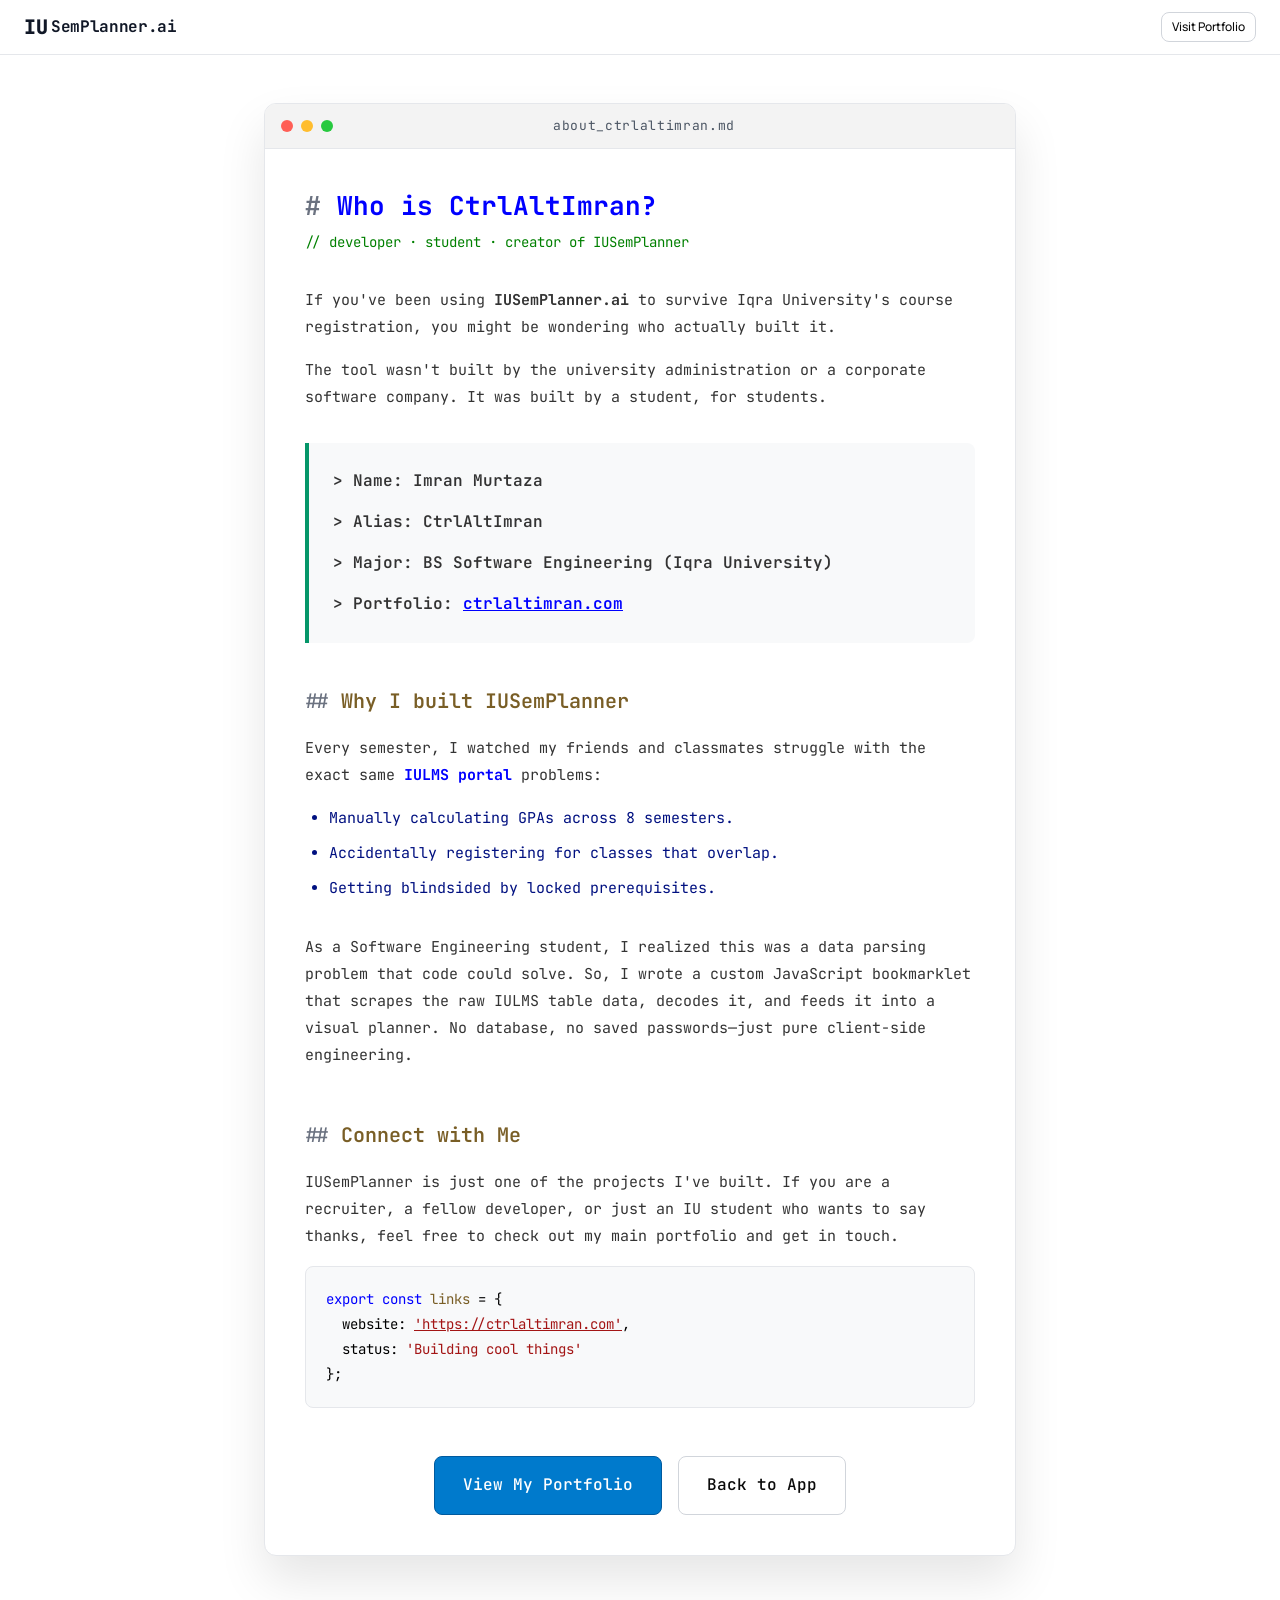
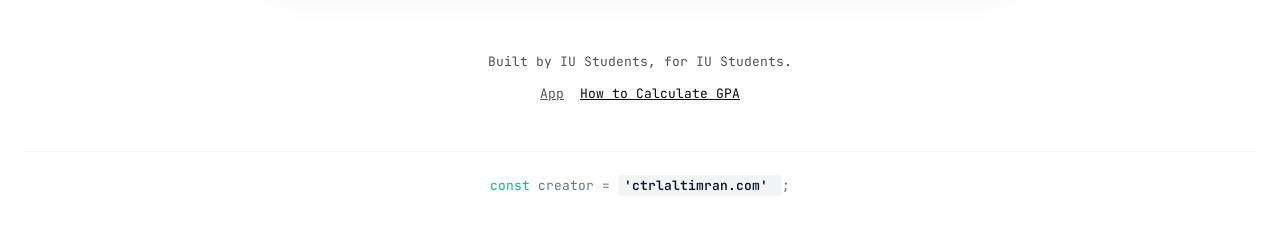
==== guides/about-ctrlaltimran-iusemplanner.html @ 5987fe68 "fINAL" ====
<!DOCTYPE html>
<html lang="en">

<head>
    <meta charset="UTF-8">
    <meta name="viewport" content="width=device-width, initial-scale=1.0">

    <title>Who is CtrlAltImran? The Developer Behind IUSemPlanner</title>
    <meta name="description"
        content="Learn about Imran Murtaza (CtrlAltImran), the Iqra University Software Engineering student who built IUSemPlanner to fix IULMS scheduling.">

    <link rel="icon" type="image/png" href="../media/Gemini_Generated_Image_y428s1y428s1y428-Photoroom (1).png">
    <link rel="stylesheet" href="../styles.css">
    <link
        href="https://fonts.googleapis.com/css2?family=JetBrains+Mono:wght@400;500;600;700&family=Manrope:wght@400;500;600;700;800&display=swap"
        rel="stylesheet">

    <meta property="og:title" content="Who is CtrlAltImran?">
    <meta property="og:description"
        content="Meet Imran Murtaza, the developer who built IUSemPlanner to help Iqra University students manage their IULMS courses.">
    <meta property="og:type" content="profile">
</head>

<body>
    <header class="header">
        <div class="header-inner">
            <a href="../index.html" style="text-decoration: none;" class="brand">
                <span class="brand-mark">IU</span>
                <span class="brand-name">SemPlanner.ai</span>
            </a>
            <div class="header-right">
                <a href="https://ctrlaltimran.com" target="_blank" class="btn btn-secondary btn-sm"
                    style="text-decoration: none;">Visit Portfolio</a>
            </div>
        </div>
    </header>

    <main class="container" style="max-width: 800px; padding-top: 48px; padding-bottom: 48px;">
        <div
            style="background-color: #ffffff; border-radius: 12px; box-shadow: 0 24px 48px rgba(0,0,0,0.1); overflow: hidden; border: 1px solid #e5e7eb;">

            <div
                style="background-color: #f3f3f3; padding: 12px 16px; display: flex; align-items: center; justify-content: space-between; border-bottom: 1px solid #e5e7eb;">
                <div style="display: flex; gap: 8px;">
                    <div style="width: 12px; height: 12px; border-radius: 50%; background-color: #ff5f56;"></div>
                    <div style="width: 12px; height: 12px; border-radius: 50%; background-color: #ffbd2e;"></div>
                    <div style="width: 12px; height: 12px; border-radius: 50%; background-color: #27c93f;"></div>
                </div>
                <div
                    style="color: #4b5563; font-family: 'JetBrains Mono', monospace; font-size: 13px; letter-spacing: 0.05em;">
                    about_ctrlaltimran.md</div>
                <div style="width: 44px;"></div>
            </div>

            <div
                style="padding: 40px; color: #333333; font-family: 'JetBrains Mono', monospace; font-size: 15px; line-height: 1.8;">
                <div style="margin-bottom: 32px;">
                    <h1
                        style="color: #0000ff; font-size: 26px; margin-bottom: 8px; font-weight: 700; line-height: 1.3;">
                        <span style="color: #6b7280;">#</span> Who is CtrlAltImran?
                    </h1>
                    <p style="color: #008000; font-size: 14px;">// developer · student · creator of IUSemPlanner
                    </p>
                </div>

                <p style="margin-bottom: 16px;">If you've been using <strong>IUSemPlanner.ai</strong> to survive Iqra
                    University's course registration, you might be wondering who actually built it.</p>

                <p style="margin-bottom: 32px;">The tool wasn't built by the university administration or a corporate
                    software company. It was built by a student, for students.</p>

                <div
                    style="background-color: #f8f9fa; border-left: 4px solid #059669; padding: 24px; border-radius: 0 8px 8px 0; margin-bottom: 40px; display: flex; flex-direction: column; gap: 12px;">
                    <div style="color: #333333; font-size: 16px; font-weight: 600;">
                        > Name: Imran Murtaza
                    </div>
                    <div style="color: #333333; font-size: 16px; font-weight: 600;">
                        > Alias: CtrlAltImran
                    </div>
                    <div style="color: #333333; font-size: 16px; font-weight: 600;">
                        > Major: BS Software Engineering (Iqra University)
                    </div>
                    <div style="color: #333333; font-size: 16px; font-weight: 600;">
                        > Portfolio: <a href="https://ctrlaltimran.com" target="_blank"
                            style="color: #0000ff; text-decoration: underline;">ctrlaltimran.com</a>
                    </div>
                </div>

                <h2 style="color: #795e26; font-size: 20px; margin-top: 40px; margin-bottom: 16px; font-weight: 600;">
                    <span style="color: #6b7280;">##</span> Why I built IUSemPlanner
                </h2>

                <p style="margin-bottom: 16px;">Every semester, I watched my friends and classmates struggle with the
                    exact same <strong style="color: #0000ff;">IULMS portal</strong> problems:</p>

                <ul style="margin-left: 24px; margin-bottom: 32px; color: #001080;">
                    <li style="margin-bottom: 8px;">Manually calculating GPAs across 8 semesters.</li>
                    <li style="margin-bottom: 8px;">Accidentally registering for classes that overlap.</li>
                    <li>Getting blindsided by locked prerequisites.</li>
                </ul>

                <p style="margin-bottom: 32px;">As a Software Engineering student, I realized this was a data parsing
                    problem that code could solve. So, I wrote a custom JavaScript bookmarklet that scrapes the raw
                    IULMS table data, decodes it, and feeds it into a visual planner. No database, no saved
                    passwords—just pure client-side engineering.</p>

                <h2 style="color: #795e26; font-size: 20px; margin-top: 48px; margin-bottom: 16px; font-weight: 600;">
                    <span style="color: #6b7280;">##</span> Connect with Me
                </h2>
                <p style="margin-bottom: 16px;">IUSemPlanner is just one of the projects I've built. If you are a
                    recruiter, a fellow developer, or just an IU student who wants to say thanks, feel free to check out
                    my main portfolio and get in touch.</p>

                <div
                    style="background-color: #f8f9fa; padding: 20px; border-radius: 8px; font-size: 14px; margin-bottom: 32px; border: 1px solid #e5e7eb; color: #000000; font-family: 'JetBrains Mono', monospace;">
                    <span style="color: #0000ff;">export const</span> <span style="color: #795e26;">links</span> = {<br>
                    &nbsp;&nbsp;website: <a href="https://ctrlaltimran.com"
                        style="color: #a31515;">'https://ctrlaltimran.com'</a>,<br>
                    &nbsp;&nbsp;status: <span style="color: #a31515;">'Building cool things'</span><br>
                    };
                </div>

                <div
                    style="text-align: center; margin-top: 48px; display: flex; gap: 16px; justify-content: center; flex-wrap: wrap;">
                    <a href="https://ctrlaltimran.com" target="_blank" class="btn btn-primary"
                        style="font-size: 16px; padding: 14px 28px; text-decoration: none; background-color: #007acc; color: #ffffff; border: 1px solid #005a9e; transition: background-color 0.2s;">View
                        My Portfolio</a>
                    <a href="../index.html" class="btn btn-secondary"
                        style="font-size: 16px; padding: 14px 28px; text-decoration: none;">Back to App</a>
                </div>
            </div>
        </div>
    </main>

    <footer
        style="text-align: center; padding: 48px 24px; color: var(--text-muted); font-size: 13px; font-family: var(--font-mono);">
        <p>Built by IU Students, for IU Students.</p>
        <div style="margin-top: 12px; display: flex; justify-content: center; gap: 16px;">
            <a href="../index.html" style="color: var(--text-muted);">App</a>
            <a href="calculate-gpa-iulms.html" style="color: var(--text);">How to Calculate GPA</a>
        </div>

        <div
            style="margin-top: 48px; padding-top: 24px; border-top: 1px solid #f3f4f6; text-align: center; font-size: 13px; font-family: 'JetBrains Mono', monospace; color: #6b7280;">
            <span style="color: #10b981;">const</span> creator <span style="color: #6b7280;">=</span>
            <a href="https://ctrlaltimran.com" target="_blank"
                style="color: #111827; text-decoration: none; font-weight: 600; padding: 2px 6px; background-color: #f3f4f6; border-radius: 4px; transition: background-color 0.2s;">
                'ctrlaltimran.com'
            </a>;
        </div>
    </footer>
</body>

</html>
---- styles.css ----
*,
*::before,
*::after {
  box-sizing: border-box;
  margin: 0;
  padding: 0;
}

:root {
  --bg: #fff;
  --bg-subtle: #fafafa;
  --bg-panel: #f5f5f5;
  --bg-hover: #f1f5f9;
  --border: #e5e7eb;
  --border-strong: #d1d5db;
  --text: #0a0a0a;
  --text-muted: #525252;
  --text-faint: #9ca3af;
  --accent: #059669;
  --accent-dark: #047857;
  --accent-bg: #ecfdf5;
  --danger: #dc2626;
  --danger-bg: #fef2f2;
  --warning: #d97706;
  --warning-bg: #fffbeb;
  --info: #2563eb;
  --info-bg: #eff6ff;
  --purple: #7c3aed;
  --purple-bg: #f5f3ff;
  --font-mono: 'JetBrains Mono', ui-monospace, 'SF Mono', monospace;
  --font-sans: 'Manrope', system-ui, -apple-system, sans-serif;
  --radius: 12px;
  --radius-sm: 8px;
  --radius-lg: 16px;
  --shadow-sm: 0 1px 2px rgba(0, 0, 0, .04);
  --shadow: 0 4px 12px rgba(0, 0, 0, .05);
  --shadow-lg: 0 20px 40px rgba(0, 0, 0, .1);
}

.login-title img {
  width: 200px;
}





/* Brand wrapper */
.login-brand {
  display: flex;
  flex-direction: column;
  align-items: center;
  gap: 0.75rem;
  text-align: center;
}


.login-pill {
  display: inline-block;
  border-radius: 999px;
  background: rgba(30, 42, 120, 0.08);
  border: 1px solid rgba(30, 42, 120, 0.15);
  color: #1e2a78;
  /* Iqra University blue */
  font-size: 0.85rem;
  font-weight: 600;
  letter-spacing: 0.03em;
  backdrop-filter: blur(8px);
}

/* Title container */
.login-title {
  display: flex;
  align-items: center;
  justify-content: center;
  gap: 0.75rem;
  flex-wrap: wrap;
}


.login-title img.dollar {
  height: 113px;
  width: auto;
  object-fit: contain;
  display: block;
  filter: drop-shadow(0 6px 12px rgba(0, 0, 0, 0.18));
}

































/* ── Hero split layout ── */
.hero-split {
  display: grid;
  grid-template-columns: 1.3fr 1fr;
  gap: 48px;
  align-items: center;
  padding: 48px 0 32px;
  min-height: 520px;
}

/* Left column */
.hero-left {
  display: flex;
  flex-direction: column;
  gap: 24px;
}

.hero-eyebrow {
  display: inline-flex;
  align-items: center;
  gap: 8px;
  font-family: var(--font-mono);
  font-size: 13px;
  color: var(--text-muted);
  background: var(--bg-subtle);
  border: 1px solid var(--border);
  border-radius: 999px;
  padding: 6px 14px;
  width: fit-content;
}

.hero-dot {
  width: 7px;
  height: 7px;
  border-radius: 50%;
  background: var(--accent);
  animation: pulse 2s ease-in-out infinite;
  flex-shrink: 0;
}

.hero-headline {
  font-size: clamp(42px, 5vw, 68px);
  font-weight: 800;
  letter-spacing: -0.04em;
  line-height: 1.0;
  color: var(--text);
}

.hero-headline em {
  font-style: normal;
  color: var(--accent);
  position: relative;
}

/* Underline squiggle on the italic word */
.hero-headline em::after {
  content: '';
  position: absolute;
  bottom: -6px;
  left: 0;
  right: 0;
  height: 4px;
  background: var(--accent);
  border-radius: 999px;
  opacity: 0.35;
}

.hero-body {
  font-size: 17px;
  color: var(--text-muted);
  line-height: 1.65;
  max-width: 480px;
}

/* Stats row */
.hero-stats {
  display: flex;
  align-items: center;
  gap: 20px;
  padding-top: 8px;
}

.hero-stat {
  display: flex;
  flex-direction: column;
  gap: 2px;
}

.hero-stat-num {
  font-family: var(--font-mono);
  font-size: 22px;
  font-weight: 700;
  color: var(--text);
  letter-spacing: -0.03em;
}

.hero-stat-label {
  font-size: 11px;
  color: var(--text-faint);
  text-transform: uppercase;
  letter-spacing: 0.06em;
}

.hero-stat-divider {
  width: 1px;
  height: 36px;
  background: var(--border);
}

.login-pill {
  display: inline-flex;
}

/* Right column — character */
.hero-right {
  display: flex;
  justify-content: center;
  align-items: center;
}

.hero-char-wrap {
  position: relative;
  width: 100%;
  max-width: 460px;
}

.hero-char {
  width: 100%;
  height: auto;
  display: block;
  filter: drop-shadow(0 32px 64px rgba(0, 0, 0, 0.08));
  animation: hero-float 4s ease-in-out infinite;
}

@keyframes hero-float {

  0%,
  100% {
    transform: translateY(0px);
  }

  50% {
    transform: translateY(-12px);
  }
}

/* Floating tags around the character */
.hero-float-tag {
  position: absolute;
  background: #fff;
  border: 1px solid var(--border);
  border-radius: 10px;
  padding: 8px 14px;
  font-size: 13px;
  font-weight: 600;
  box-shadow: 0 8px 24px rgba(0, 0, 0, 0.08);
  white-space: nowrap;
  animation: tag-float 3s ease-in-out infinite;
}

.hero-float-tag.t1 {
  top: 18%;
  left: -10%;
  animation-delay: 0s;
  transform: rotate(-4deg);
}

.hero-float-tag.t2 {
  top: 40%;
  right: -8%;
  animation-delay: 0.8s;
  transform: rotate(3deg);
  background: var(--accent-bg);
  border-color: #a7f3d0;
  color: var(--accent-dark);
}

.hero-float-tag.t3 {
  bottom: 20%;
  left: 0%;
  animation-delay: 1.6s;
  transform: rotate(-2deg);
}

@keyframes tag-float {

  0%,
  100% {
    transform: translateY(0) rotate(var(--r, -4deg));
  }

  50% {
    transform: translateY(-8px) rotate(var(--r, -4deg));
  }
}

/* Schedule preview — full width, below hero */
.demo-preview {
  margin-top: 0;
  /* remove any top margin if set, hero-split handles spacing */
}

/* ── Responsive ── */
@media (max-width: 900px) {
  .hero-split {
    grid-template-columns: 1fr;
    gap: 32px;
    padding: 32px 0 24px;
    text-align: center;
  }

  .hero-left {
    align-items: center;
    order: 2;
  }

  .hero-right {
    order: 1;
  }

  .hero-float-tag.t1 {
    top: 5%;
    left: -18%;
    /* push it further left, above the image notes */
  }

  .hero-float-tag.t2 {
    top: 25%;
    right: -18%;
    /* further right */
  }

  .hero-float-tag.t3 {
    bottom: 8%;
    left: -12%;
    /* bottom left, away from the image */
  }

  .hero-eyebrow {
    margin: 0 auto;
  }

  .login-brand {
    align-items: stretch !important;
    /* add this */
    text-align: left !important;
    /* add this */
  }

  .hero-body {
    text-align: center;
  }

  .hero-stats {
    justify-content: center;
  }

  /* ── Hero fixes ── */

  .login-wrap {
    display: flex;
    flex-direction: column;
    gap: 0;
  }

  .hero-split {
    display: grid;
    grid-template-columns: 1fr 1fr;
    gap: 48px;
    align-items: center;
    padding: 48px 0 40px;
    min-height: 500px;
    width: 100%;
  }

  .hero-left {
    display: flex;
    flex-direction: column;
    gap: 24px;
    align-items: flex-start;
    text-align: left;
  }

  .hero-left .login-pill {
    margin-bottom: 0;
  }

  .hero-headline {
    text-align: left;
    font-size: clamp(40px, 5vw, 64px);
    font-weight: 800;
    letter-spacing: -0.04em;
    line-height: 1.0;
    color: var(--text);
  }

  .hero-body {
    text-align: left;
    max-width: 420px;
  }

  .hero-stats {
    justify-content: flex-start;
  }

  .hero-right {
    display: flex;
    justify-content: center;
    align-items: center;
    overflow: visible;
  }

  .hero-char-wrap {
    position: relative;
    width: 100%;
    max-width: 480px;
    overflow: visible;
    padding: 20px 48px;
  }

  .demo-preview {
    width: 100%;
    max-width: none;
    margin-top: 0;
    margin-left: 0;
    margin-right: 0;
  }

  .hero-float-tag.t1 {
    top: 5%;
    left: -12%;
  }

  .hero-float-tag.t2 {
    top: 28%;
    right: -14%;
  }

  .hero-float-tag.t3 {
    bottom: 10%;
    left: -8%;
  }

  /* Mobile */
  @media (max-width: 900px) {
    .hero-split {
      grid-template-columns: 1fr;
      padding: 32px 0 28px;
      gap: 24px;
    }

    .hero-left {
      order: 2;
      align-items: center;
      text-align: center;
    }

    .hero-right {
      order: 1;
    }

    .hero-body {
      text-align: center;
    }

    .hero-stats {
      justify-content: center;
    }

    .hero-char-wrap {
      max-width: 300px;
      margin: 0 auto;
      padding: 16px 40px;
    }

    .hero-float-tag.t1 {
      left: -6%;
    }

    .hero-float-tag.t2 {
      right: -6%;
    }

    .hero-float-tag.t3 {
      left: 0%;
    }
  }

  .hero-char-wrap {
    max-width: 300px;
    margin: 0 auto;
  }

  .hero-right {
    overflow: visible;
  }

  .hero-char-wrap {
    overflow: visible;
    /* tags need to bleed outside */
    padding: 20px 40px;
    /* give room for the floating tags */
  }

  .hero-split {
    padding-top: 24px;
    /* reduce from 48px since pill adds spacing */
    min-height: 480px;
    /* slightly shorter looks better */
  }

  .demo-preview {
    width: 100%;
    margin-top: 32px;
    margin-left: 0;
    margin-right: 0;
    max-width: none;
  }

  .hero-float-tag.t1 {
    left: -4%;
  }

  .hero-float-tag.t2 {
    right: -4%;
  }

  .hero-float-tag.t3 {
    left: 2%;
  }
}

@media (max-width: 560px) {
  .hero-headline {
    font-size: 30px !important;
    text-align: center !important;
  }

  .hero-float-tag {
    font-size: 11px;
    padding: 6px 10px;
  }

  .hero-body {
    font-size: 15px !important;
  }

  .hero-stats {
    flex-wrap: wrap;
    gap: 12px;
  }

  .hero-stat-divider {
    display: none;
  }
}


.hero-split {
  position: relative;
  z-index: 1;
  isolation: isolate;
}

.login-cards {
  position: relative;
  z-index: 2;
}

.demo-preview {
  position: relative;
  z-index: 2;
}











































html,
body {
  font-family: var(--font-sans);
  color: var(--text);
  background: var(--bg);
  line-height: 1.5;
  -webkit-font-smoothing: antialiased;
  min-height: 100vh;
}

.iu-meta h4 {
  display: inline-flex !important;
  align-items: center !important;
  justify-content: center !important;
  gap: 0.65rem !important;


  margin: 0 !important;
  padding: 0 !important;
  line-height: 1 !important;

  font-family: var(--font-mono) !important;
  font-size: clamp(0.78rem, 1.6vw, 1.05rem) !important;
  font-weight: 700 !important;
  letter-spacing: 0.08em !important;
  text-transform: uppercase !important;
  color: #8f8f8f !important;
}

@media (max-width: 480px) {

  .login-title {
    display: flex !important;
    flex-direction: column !important;
    /* logo above text */
    align-items: center !important;
    justify-content: center !important;
    gap: 0.5rem !important;
    flex-wrap: nowrap !important;
  }

  /* The image stays on top */
  .login-title>img.dollar {
    height: 80px !important;
    width: auto !important;
    display: block !important;
    flex: none !important;
  }


  .login-title>span.login-title {
    display: block !important;
    width: auto !important;
    white-space: nowrap !important;
    flex: none !important;

    font-size: 4rem !important;
    line-height: 1 !important;
    letter-spacing: -0.04em !important;
    text-align: center !important;
  }


  .login-title>span.login-title>.dollar {
    display: inline !important;
    white-space: nowrap !important;
    margin-right: 0.02em !important;
  }
}


@media (max-width: 480px) {
  .login-brand {
    gap: 0.85rem !important;
    margin-bottom: 1.5rem !important;
  }


  .login-pill {
    font-size: 0.72rem !important;
    padding: 0.35rem 0.8rem !important;
  }


  .login-title {
    display: flex !important;
    flex-direction: column !important;
    align-items: center !important;
    justify-content: center !important;
    flex-wrap: nowrap !important;
    gap: 0.55rem !important;
  }


  .login-title img.dollar {
    height: 80px !important;
    width: auto !important;
    flex-shrink: 0 !important;
  }




  .iu-meta h4 {
    display: flex !important;
    flex-wrap: wrap !important;
    align-items: center !important;
    justify-content: center !important;
    gap: 0.35rem 0.45rem !important;

    margin: 0 !important;
    padding: 0 !important;

    font-size: 0.68rem !important;
    line-height: 1.35 !important;
    letter-spacing: 0.06em !important;
    text-align: center !important;
    max-width: 100% !important;
  }


  .students {
    height: 22px !important;
    width: auto !important;
    display: inline-block !important;
    vertical-align: middle !important;
  }


  .login-sub {
    margin-top: 0.6rem !important;
    padding: 0 0.5rem !important;
    font-size: 0.95rem !important;
    line-height: 1.55 !important;
    max-width: 100% !important;
  }
}


.students {
  height: 44px !important;
  width: auto !important;
  display: inline-block !important;
  vertical-align: middle !important;
  object-fit: contain !important;
  margin: 0 !important;
  padding: 0 !important;
  flex-shrink: 0 !important;
}

/* Optional: tighten spacing between title and meta */
.login-brand {
  gap: 0.75rem !important;
}

.iu-meta {
  text-align: center;
}

.iu-meta h4 {
  display: inline-flex;
  align-items: center;
  justify-content: center;
  gap: 0.6rem;
  font-family: var(--font-mono);
  margin: 0;
  font-size: 1.1rem;
  font-weight: 600;
  text-transform: uppercase;
  flex-wrap: wrap;
}

.iu-meta h4 img {
  width: 100px;
  height: 100px;
}

.students {
  height: 2px;
  width: auto;
  display: inline-block;
  vertical-align: middle;
  object-fit: contain;
  filter: drop-shadow(0 2px 4px rgba(0, 0, 0, 0.15));






}

button {
  font-family: inherit;
  cursor: pointer;
  border: none;
  background: none;
}

input,
select,
textarea {
  font-family: inherit;
}

/* Login */
.login {
  min-height: 100vh;
  display: flex;
  align-items: center;
  justify-content: center;
  padding: 24px;
  background-image: radial-gradient(circle at 1px 1px, #e2e8f0 1px, transparent 0);
  background-size: 24px 24px;
}





/* 
update hero css */

.updated-hero-section {
  display: flex;
  align-items: center;
  justify-content: center;
}

.updated-hero-section .right img {
  width: 500px;
  height: auto;
}







.login-wrap {
  width: 100%;
  max-width: 1100px;
}

.login-brand {
  text-align: center;
  margin-bottom: 40px;
}

.login-pill {
  display: inline-flex;
  align-items: center;
  gap: 8px;
  padding: 6px 12px;
  border-radius: 999px;
  border: 1px solid var(--border);
  background: var(--bg);
  font-family: var(--font-mono);
  font-size: 12px;
  color: var(--text-muted);
  margin-bottom: 24px;
}

.login-pill::before {
  content: '';
  width: 6px;
  height: 6px;
  border-radius: 50%;
  background: var(--accent);
  animation: pulse 2s ease-in-out infinite;
}

@keyframes pulse {

  0%,
  100% {
    opacity: 1;
  }

  50% {
    opacity: .5;
  }
}

.login-title {
  font-size: clamp(40px, 7vw, 68px);
  font-weight: 800;
  letter-spacing: -.03em;
  margin-bottom: 12px;
}

.login-title .dollar {
  color: var(--accent);
  font-family: var(--font-mono);
  font-weight: 700;
}

.login-sub {
  font-size: 18px;
  color: var(--text-muted);
  max-width: 560px;
  margin: 0 auto;
}

.login-cards {
  display: grid;
  grid-template-columns: repeat(2, 1fr);
  gap: 16px;
  margin-bottom: 48px;
}

@media (max-width: 768px) {
  .login-cards {
    grid-template-columns: 1fr;
  }
}

.plan-card {
  text-align: left;
  padding: 32px;
  background: var(--bg);
  border: 1px solid var(--border);
  border-radius: var(--radius-lg);
  transition: all .2s ease;
  cursor: pointer;
  width: 100%;
}

.plan-card:hover {
  border-color: var(--text);
  box-shadow: var(--shadow-lg);
  transform: translateY(-2px);
}

.plan-card.pro {
  background: #0f172a;
  color: #fff;
  border-color: #0f172a;
  position: relative;
  overflow: hidden;
}

.plan-card.pro::before {
  content: '';
  position: absolute;
  top: -50%;
  right: -30%;
  width: 60%;
  height: 100%;
  background: radial-gradient(circle, rgba(5, 150, 105, .2), transparent 70%);
}

.plan-head {
  display: flex;
  align-items: center;
  justify-content: space-between;
  margin-bottom: 24px;
  position: relative;
}

.plan-tag {
  font-family: var(--font-mono);
  font-size: 11px;
  text-transform: uppercase;
  letter-spacing: .1em;
  padding: 4px 8px;
  border-radius: 4px;
  background: var(--bg-panel);
  border: 1px solid var(--border);
  color: var(--text-muted);
}

.plan-card.pro .plan-tag {
  background: rgba(5, 150, 105, .1);
  border-color: rgba(5, 150, 105, .3);
  color: #34d399;
}

.plan-name {
  font-size: 24px;
  font-weight: 700;
  margin-bottom: 8px;
  position: relative;
}

.plan-desc {
  font-size: 14px;
  color: var(--text-muted);
  margin-bottom: 24px;
  position: relative;
}

.plan-card.pro .plan-desc {
  color: #cbd5e1;
}

.plan-features {
  list-style: none;
  font-family: var(--font-mono);
  font-size: 13px;
  position: relative;
}

.plan-features li {

  display: flex;
  align-items: center;
  gap: 8px;
  padding: 4px 0;
}

.plan-features .check {
  color: var(--accent);
  flex-shrink: 0;
}

.plan-card.pro .plan-features .check {
  color: #34d399;
}

.plan-card.pro .plan-features .spark {
  color: #34d399;
}

.plan-features .locked {
  color: var(--text-faint);
}

.plan-cta {
  display: inline-flex;
  align-items: center;
  gap: 4px;
  margin-top: 24px;
  font-size: 14px;
  font-weight: 500;
  position: relative;
  transition: gap .2s;
}

.plan-card:hover .plan-cta {
  gap: 8px;
}

.features-row {
  display: grid;
  grid-template-columns: repeat(4, 1fr);
  gap: 16px;
  margin-bottom: 40px;
}

@media (max-width: 768px) {
  .features-row {
    grid-template-columns: repeat(2, 1fr);
  }
}

.feature-card {
  padding: 20px;
  background: var(--bg);
  border: 1px solid var(--border);
  border-radius: var(--radius);
  transition: all .2s;
}

.feature-card:hover {
  border-color: var(--text);
  transform: translateY(-2px);
}

.feature-icon {
  width: 36px;
  height: 36px;
  border-radius: 8px;
  background: var(--bg-subtle);
  display: flex;
  align-items: center;
  justify-content: center;
  margin-bottom: 12px;
  color: var(--text);
}

.feature-icon svg {
  width: 18px;
  height: 18px;
}

.feature-title {
  font-weight: 700;
  font-size: 14px;
  margin-bottom: 4px;
}

.feature-desc {
  font-size: 12px;
  color: var(--text-muted);
  line-height: 1.5;
}

.demo-preview {
  background: var(--bg);
  border: 1px solid var(--border);
  border-radius: var(--radius-lg);
  padding: 24px;
  margin-bottom: 32px;
  overflow: hidden;
}

.demo-head {
  display: flex;
  align-items: center;
  justify-content: space-between;
  margin-bottom: 16px;
}

.demo-tag {
  font-family: var(--font-mono);
  font-size: 11px;
  color: var(--text-muted);
  text-transform: uppercase;
  letter-spacing: .1em;
}

.demo-grid {
  display: grid;
  grid-template-columns: repeat(5, 1fr);
  gap: 6px;
  position: relative;
  height: 160px;
}

.demo-col {
  position: relative;
  background: var(--bg-subtle);
  border-radius: 6px;
}

.demo-col::after {
  content: attr(data-label);
  position: absolute;
  top: -18px;
  left: 0;
  font-family: var(--font-mono);
  font-size: 9px;
  color: var(--text-faint);
}

.demo-block {
  position: absolute;
  left: 4px;
  right: 4px;
  border-radius: 4px;
  padding: 4px 6px;
  font-size: 9px;
  font-family: var(--font-mono);
  font-weight: 600;
  animation: fadein .8s ease both;
  border-left: 3px solid;
  overflow: hidden;
}

.demo-block.b-em {
  background: #ecfdf5;
  color: #065f46;
  border-color: #10b981;
  animation-delay: .1s;
}

.demo-block.b-bl {
  background: #eff6ff;
  color: #1e40af;
  border-color: #3b82f6;
  animation-delay: .3s;
}

.demo-block.b-am {
  background: #fffbeb;
  color: #92400e;
  border-color: #f59e0b;
  animation-delay: .5s;
}

.demo-block.b-vi {
  background: #f5f3ff;
  color: #5b21b6;
  border-color: #8b5cf6;
  animation-delay: .7s;
}

.demo-block.b-rs {
  background: #fff1f2;
  color: #9f1239;
  border-color: #f43f5e;
  animation-delay: .9s;
}

@keyframes fadein {
  from {
    opacity: 0;
    transform: translateY(8px);
  }

  to {
    opacity: 1;
    transform: translateY(0);
  }
}

.login-footer {
  text-align: center;
  font-family: var(--font-mono);
  font-size: 12px;
  color: var(--text-faint);
  margin-top: 24px;
}

/* Header */
.header {
  position: sticky;
  top: 0;
  z-index: 50;
  background: rgba(255, 255, 255, .85);
  backdrop-filter: blur(12px);
  border-bottom: 1px solid var(--border);
}

.header-inner {
  max-width: 1280px;
  margin: 0 auto;
  padding: 12px 24px;
  display: flex;
  align-items: center;
  justify-content: space-between;
}

.brand {
  display: flex;
  align-items: center;
  gap: 3px;
}

.brand-mark {
  font-family: var(--font-mono);
  color: #111827;
  font-weight: 800;
  font-size: 20px;
}

.brand-name {
  color: #111827;
  font-weight: 700;
  letter-spacing: -.02em;
  font-family: var(--font-mono);
}

.brand-meta {
  display: inline-flex;
  align-items: center;
  gap: 4px;
  font-family: var(--font-mono);
  font-size: 11px;
  color: var(--text-muted);
  margin-left: 8px;
  padding: 4px 8px;
  background: var(--bg-subtle);
  border-radius: 4px;
  border: 1px solid var(--border);
}

@media (max-width: 640px) {
  .brand-meta {
    display: none;
  }
}

.header-right {
  display: flex;
  align-items: center;
  gap: 8px;
}

.plan-pill {
  display: inline-flex;
  align-items: center;
  gap: 6px;
  padding: 6px 12px;
  border-radius: 999px;
  font-family: var(--font-mono);
  font-size: 11px;
}

.plan-pill.free {
  background: var(--bg-subtle);
  color: var(--text);
  border: 1px solid var(--border);
}

.plan-pill.pro {
  background: #0f172a;
  color: #34d399;
}

.icon-btn-hdr {
  padding: 6px;
  color: var(--text-muted);
  border-radius: 6px;
  transition: all .2s;
  display: flex;
  align-items: center;
}

.icon-btn-hdr:hover {
  color: var(--text);
  background: var(--bg-subtle);
}

/* Tabs */
.tabs {
  background: var(--bg);
  border-bottom: 1px solid var(--border);
}

.tabs-inner {
  max-width: 1280px;
  margin: 0 auto;
  padding: 0 24px;
  display: flex;
  align-items: center;
  gap: 4px;
  overflow-x: auto;
}

.tab {
  position: relative;
  display: flex;
  align-items: center;
  gap: 8px;
  padding: 14px 16px;
  font-size: 14px;
  font-weight: 500;
  color: var(--text-muted);
  transition: color .2s;
  white-space: nowrap;
}

.tab:hover {
  color: var(--text);
}

.tab.active {
  color: var(--text);
}

.tab.active::after {
  content: '';
  position: absolute;
  bottom: -1px;
  left: 0;
  right: 0;
  height: 2px;
  background: var(--text);
}

.tab .pro-badge {
  font-family: var(--font-mono);
  font-size: 9px;
  padding: 2px 6px;
  background: var(--accent-bg);
  color: var(--accent-dark);
  border-radius: 4px;
  border: 1px solid #a7f3d0;
  letter-spacing: .05em;
}

.tab svg {
  width: 16px;
  height: 16px;
  flex-shrink: 0;
}

.tab .count-badge {
  font-family: var(--font-mono);
  font-size: 9px;
  padding: 1px 6px;
  background: var(--text);
  color: #fff;
  border-radius: 999px;
}

/* Layout */
.container {
  max-width: 1280px;
  margin: 0 auto;
  padding: 32px 24px;
}

.page-head {
  display: flex;
  align-items: flex-start;
  justify-content: space-between;
  flex-wrap: wrap;
  gap: 16px;
  margin-bottom: 32px;
}

.page-title {
  font-size: 30px;
  font-weight: 800;
  letter-spacing: -.02em;
  margin-bottom: 4px;
}

.page-sub {
  color: var(--text-muted);
  font-family: var(--font-mono);
  font-size: 13px;
}

.actions {
  display: flex;
  gap: 8px;
  flex-wrap: wrap;
}

/* Buttons */
.btn {
  display: inline-flex;
  align-items: center;
  gap: 8px;
  padding: 8px 16px;
  font-size: 14px;
  font-weight: 500;
  border-radius: var(--radius-sm);
  transition: all .15s;
  border: 1px solid transparent;
}

.btn svg {
  width: 16px;
  height: 16px;
}

.btn-primary {
  background: var(--text);
  color: #fff;
}

.btn-primary:hover {
  background: #262626;
}

.btn-secondary {
  background: var(--bg);
  color: var(--text);
  border-color: var(--border-strong);
}

.btn-secondary:hover {
  background: var(--bg-subtle);
}

.btn-ghost {
  color: var(--text-muted);
}

.btn-ghost:hover {
  color: var(--text);
  background: var(--bg-subtle);
}

.btn-accent {
  background: var(--accent);
  color: #fff;
}

.btn-accent:hover {
  background: var(--accent-dark);
}

.btn-danger {
  background: var(--danger);
  color: #fff;
}

.btn-danger:hover {
  background: #b91c1c;
}

.btn:disabled {
  opacity: .5;
  cursor: not-allowed;
}

.btn-sm {
  padding: 5px 10px;
  font-size: 12px;
}

/* Status badges */
.status-badge {
  display: inline-flex;
  align-items: center;
  gap: 4px;
  font-family: var(--font-mono);
  font-size: 10px;
  padding: 2px 8px;
  border-radius: 999px;
  text-transform: uppercase;
  letter-spacing: .05em;
  font-weight: 600;
}

.status-completed {
  background: var(--accent-bg);
  color: var(--accent-dark);
  border: 1px solid #a7f3d0;
}

.status-inProgress {
  background: var(--info-bg);
  color: #1e40af;
  border: 1px solid #bfdbfe;
}

.status-available {
  background: var(--warning-bg);
  color: #92400e;
  border: 1px solid #fcd34d;
}

.status-locked {
  background: var(--danger-bg);
  color: #991b1b;
  border: 1px solid #fecaca;
}

.status-notOffered {
  background: var(--bg-subtle);
  color: var(--text-muted);
  border: 1px solid var(--border);
}

.status-elective {
  background: var(--purple-bg);
  color: var(--purple);
  border: 1px solid #ddd6fe;
}

.dot-completed {
  background: var(--accent);
}

.dot-inProgress {
  background: var(--info);
}

.dot-available {
  background: var(--warning);
}

.dot-locked {
  background: var(--danger);
}

.dot-notOffered {
  background: var(--text-faint);
}

.dot-elective {
  background: var(--purple);
}

/* Empty state */
.empty {
  border: 2px dashed var(--border);
  border-radius: var(--radius-lg);
  padding: 64px 32px;
  text-align: center;
  background: var(--bg-subtle);
}

.empty-comment {
  font-family: var(--font-mono);
  color: var(--text-faint);
  font-size: 14px;
  margin-bottom: 8px;
}

.empty-title {
  font-size: 24px;
  font-weight: 700;
  margin-bottom: 12px;
  letter-spacing: -.01em;
}

.empty-text {
  color: var(--text-muted);
  margin: 0 auto 32px;
  max-width: 480px;
}

.empty-actions {
  display: flex;
  gap: 12px;
  justify-content: center;
  flex-wrap: wrap;
}

/* Progress page */
.progress-hero {
  display: grid;
  grid-template-columns: 280px 1fr;
  gap: 24px;
  margin-bottom: 32px;
}

@media (max-width: 768px) {
  .progress-hero {
    grid-template-columns: 1fr;
  }
}

.ring-card {
  background: linear-gradient(135deg, #0f172a, #1e293b);
  color: #fff;
  border-radius: var(--radius-lg);
  padding: 28px;
  display: flex;
  flex-direction: column;
  align-items: center;
  justify-content: center;
  position: relative;
  overflow: hidden;
}

.ring-card::before {
  content: '';
  position: absolute;
  top: -30%;
  right: -30%;
  width: 60%;
  height: 100%;
  background: radial-gradient(circle, rgba(5, 150, 105, .2), transparent 70%);
}

.ring {
  position: relative;
  width: 200px;
  height: 200px;
}

.ring svg {
  transform: rotate(-90deg);
}

.ring-text {
  position: absolute;
  inset: 0;
  display: flex;
  flex-direction: column;
  align-items: center;
  justify-content: center;
  text-align: center;
}

.ring-pct {
  font-size: 36px;
  font-weight: 800;
  letter-spacing: -.03em;
}

.ring-sub {
  font-family: var(--font-mono);
  font-size: 11px;
  opacity: .7;
  margin-top: 4px;
}

.ring-foot {
  font-family: var(--font-mono);
  font-size: 11px;
  opacity: .7;
  margin-top: 16px;
  text-align: center;
}

.progress-stats {
  display: grid;
  grid-template-columns: repeat(2, 1fr);
  gap: 16px;
}

.big-stat {
  background: var(--bg);
  border: 1px solid var(--border);
  border-radius: var(--radius);
  padding: 20px;
}

.big-stat .label {
  font-family: var(--font-mono);
  font-size: 11px;
  color: var(--text-muted);
  margin-bottom: 8px;
  text-transform: uppercase;
  letter-spacing: .08em;
}

.big-stat .value {
  font-size: 32px;
  font-weight: 800;
  letter-spacing: -.02em;
  line-height: 1;
}

.big-stat .value .suffix {
  font-size: 14px;
  font-family: var(--font-mono);
  color: var(--text-faint);
  font-weight: 500;
  margin-left: 4px;
}

.big-stat .hint {
  font-size: 12px;
  color: var(--text-muted);
  margin-top: 8px;
}

.big-stat .footnote {
  font-size: 10px;
  color: var(--text-faint);
  margin-top: 6px;
  font-style: italic;
}

.big-stat.accent {
  background: var(--accent-bg);
  border-color: #a7f3d0;
}

.big-stat.accent .value {
  color: var(--accent-dark);
}

.big-stat.info {
  background: var(--info-bg);
  border-color: #bfdbfe;
}

.big-stat.info .value {
  color: #1e40af;
}

.big-stat.warn {
  background: var(--warning-bg);
  border-color: #fcd34d;
}

.big-stat.warn .value {
  color: #92400e;
}

.semester-grid {
  display: grid;
  grid-template-columns: repeat(2, 1fr);
  gap: 16px;
  margin-top: 24px;
}

@media (max-width: 768px) {
  .semester-grid {
    grid-template-columns: 1fr;
  }
}

.sem-card {
  background: var(--bg);
  border: 1px solid var(--border);
  border-radius: var(--radius);
  padding: 20px;
}

.sem-head {
  display: flex;
  align-items: center;
  justify-content: space-between;
  margin-bottom: 16px;
}

.sem-name {
  font-weight: 700;
  font-size: 15px;
}

.sem-meta {
  font-family: var(--font-mono);
  font-size: 11px;
  color: var(--text-muted);
}

.sem-progress {
  height: 6px;
  background: var(--bg-panel);
  border-radius: 3px;
  overflow: hidden;
  margin-bottom: 16px;
}

.sem-progress-fill {
  height: 100%;
  background: var(--accent);
  transition: width .4s;
}

.sem-courses {
  display: flex;
  flex-direction: column;
  gap: 6px;
}

.sem-course {
  display: flex;
  align-items: center;
  gap: 8px;
  padding: 6px 8px;
  border-radius: 6px;
  font-size: 12px;
}

.sem-course-dot {
  width: 6px;
  height: 6px;
  border-radius: 50%;
  flex-shrink: 0;
}

.sem-course-code {
  font-family: var(--font-mono);
  color: var(--text-muted);
  font-size: 11px;
  min-width: 70px;
}

.sem-course-name {
  flex: 1;
  color: var(--text);
  overflow: hidden;
  text-overflow: ellipsis;
  white-space: nowrap;
}

.sem-course-grade {
  font-family: var(--font-mono);
  font-weight: 600;
  font-size: 11px;
}

/* Catalog */
.filter-bar {
  display: flex;
  gap: 8px;
  flex-wrap: wrap;
  margin-bottom: 24px;
  padding-bottom: 16px;
  border-bottom: 1px solid var(--border);
}

.filter-chip {
  display: inline-flex;
  align-items: center;
  gap: 6px;
  padding: 6px 12px;
  border-radius: 999px;
  font-size: 13px;
  font-weight: 500;
  background: var(--bg);
  border: 1px solid var(--border);
  color: var(--text-muted);
  transition: all .15s;
}

.filter-chip:hover {
  color: var(--text);
  border-color: var(--border-strong);
}

.filter-chip.active {
  background: var(--text);
  color: #fff;
  border-color: var(--text);
}

.filter-chip .count {
  font-family: var(--font-mono);
  font-size: 11px;
  padding: 1px 6px;
  background: var(--bg-subtle);
  color: var(--text-muted);
  border-radius: 999px;
}

.filter-chip.active .count {
  background: rgba(255, 255, 255, .2);
  color: #fff;
}

.search-input {
  width: 100%;
  padding: 10px 14px;
  font-size: 14px;
  border: 1px solid var(--border-strong);
  border-radius: var(--radius-sm);
  outline: none;
  margin-bottom: 16px;
  background: var(--bg);
}

.search-input:focus {
  border-color: var(--text);
}

.catalog-list {
  display: flex;
  flex-direction: column;
  gap: 8px;
}

.catalog-row {
  background: var(--bg);
  border: 1px solid var(--border);
  border-radius: var(--radius);
  padding: 16px;
  display: grid;
  grid-template-columns: 100px 1fr auto;
  gap: 16px;
  align-items: center;
  transition: all .15s;
}

.catalog-row:hover {
  border-color: var(--border-strong);
  box-shadow: var(--shadow-sm);
}

.cat-code {
  font-family: var(--font-mono);
  font-size: 12px;
  color: var(--text-muted);
}

.cat-main {
  min-width: 0;
}

.cat-name {
  font-weight: 600;
  font-size: 15px;
  margin-bottom: 4px;
}

.cat-meta {
  font-family: var(--font-mono);
  font-size: 11px;
  color: var(--text-faint);
  display: flex;
  gap: 12px;
  flex-wrap: wrap;
}

.cat-right {
  display: flex;
  align-items: center;
  gap: 8px;
  flex-wrap: wrap;
  justify-content: flex-end;
}

.grade-pill {
  font-family: var(--font-mono);
  font-size: 12px;
  font-weight: 700;
  padding: 4px 10px;
  border-radius: 6px;
  background: var(--accent-bg);
  color: var(--accent-dark);
}

@media (max-width: 640px) {
  .catalog-row {
    grid-template-columns: 1fr;
    gap: 8px;
  }

  .cat-right {
    justify-content: flex-start;
  }
}

/* Modal */
.modal-backdrop {
  position: fixed;
  inset: 0;
  background: rgba(15, 23, 42, .4);
  backdrop-filter: blur(4px);
  display: flex;
  align-items: center;
  justify-content: center;
  padding: 16px;
  z-index: 100;
  animation: bdfade .15s ease;
}

@keyframes bdfade {
  from {
    opacity: 0;
  }

  to {
    opacity: 1;
  }
}

.modal {
  background: var(--bg);
  border-radius: var(--radius-lg);
  box-shadow: var(--shadow-lg);
  width: 100%;
  max-width: 520px;
  max-height: 90vh;
  overflow-y: auto;
  animation: modalpop .2s ease;
}

@keyframes modalpop {
  from {
    opacity: 0;
    transform: scale(.95);
  }

  to {
    opacity: 1;
    transform: scale(1);
  }
}

.modal.wide {
  max-width: 780px;
}

.modal-head {
  position: sticky;
  top: 0;
  background: var(--bg);
  border-bottom: 1px solid var(--border);
  padding: 16px 24px;
  display: flex;
  align-items: center;
  justify-content: space-between;
  z-index: 1;
}

.modal-title {
  font-weight: 700;
}

.modal-body {
  padding: 24px;
}

.modal .row {
  display: grid;
  gap: 12px;
  margin-bottom: 12px;
}

.modal .row.two {
  grid-template-columns: 1fr 1fr;
}

.modal label {
  display: block;
  font-family: var(--font-mono);
  font-size: 11px;
  color: var(--text-muted);
  margin-bottom: 4px;
}

.field {
  width: 100%;
  padding: 8px 12px;
  font-size: 14px;
  border: 1px solid var(--border-strong);
  border-radius: var(--radius-sm);
  outline: none;
  background: var(--bg);
}

.field:focus {
  border-color: var(--text);
}

.field-mono {
  font-family: var(--font-mono);
  font-size: 13px;
}

textarea.field {
  resize: vertical;
  min-height: 220px;
  line-height: 1.5;
}

.modal-footer {
  display: flex;
  justify-content: flex-end;
  gap: 8px;
  padding-top: 12px;
  margin-top: 16px;
  border-top: 1px solid var(--border);
}

.note {
  background: var(--bg-subtle);
  border: 1px solid var(--border);
  border-radius: var(--radius-sm);
  padding: 12px;
  margin-bottom: 16px;
}

.note-tag {
  font-family: var(--font-mono);
  font-size: 11px;
  color: var(--text-muted);
  margin-bottom: 4px;
}

.note p {
  font-size: 14px;
}

.note ul {
  margin: 6px 0 0 16px;
  font-size: 13px;
  color: var(--text-muted);
}

/* Upload picker */
.upload-tabs {
  display: flex;
  gap: 6px;
  margin-bottom: 16px;
  border-bottom: 1px solid var(--border);
  padding-bottom: 12px;
}

.upload-tab {
  padding: 6px 12px;
  font-size: 13px;
  font-weight: 500;
  border-radius: 6px;
  background: var(--bg);
  border: 1px solid var(--border);
  color: var(--text-muted);
  display: inline-flex;
  align-items: center;
  gap: 6px;
}

.upload-tab.active {
  background: var(--text);
  color: #fff;
  border-color: var(--text);
}

.upload-tab.locked {
  opacity: .6;
  cursor: not-allowed;
}

.upload-tab .pro-tag {
  font-family: var(--font-mono);
  font-size: 9px;
  padding: 1px 5px;
  background: rgba(5, 150, 105, .15);
  color: #047857;
  border-radius: 3px;
}

.upload-tab.active .pro-tag {
  background: rgba(255, 255, 255, .2);
  color: #fff;
}

.upload-drop {
  border: 2px dashed var(--border);
  border-radius: var(--radius);
  padding: 32px;
  text-align: center;
  background: var(--bg-subtle);
  cursor: pointer;
  transition: all .15s;
}

.upload-drop:hover {
  border-color: var(--text);
  background: var(--bg);
}

.upload-drop input[type=file] {
  display: none;
}

.upload-icon {
  width: 48px;
  height: 48px;
  border-radius: 50%;
  background: var(--bg);
  border: 1px solid var(--border);
  display: inline-flex;
  align-items: center;
  justify-content: center;
  margin-bottom: 12px;
  color: var(--text-muted);
}

.upload-icon svg {
  width: 22px;
  height: 22px;
}

.upload-label {
  font-weight: 600;
  margin-bottom: 4px;
}

.upload-sub {
  font-size: 12px;
  color: var(--text-muted);
  font-family: var(--font-mono);
}

.upload-status {
  padding: 12px;
  background: var(--info-bg);
  border: 1px solid #bfdbfe;
  color: #1e40af;
  border-radius: var(--radius-sm);
  font-size: 13px;
  margin-top: 12px;
  display: flex;
  align-items: center;
  gap: 8px;
}

.upload-status .spinner {
  width: 14px;
  height: 14px;
  border: 2px solid #bfdbfe;
  border-top-color: var(--info);
  border-radius: 50%;
  animation: spin .8s linear infinite;
}

/* Planner */
.planner-grid {
  display: grid;
  grid-template-columns: 1fr 1fr;
  gap: 20px;
  margin-bottom: 24px;
}

@media (max-width: 900px) {
  .planner-grid {
    grid-template-columns: 1fr;
  }
}

.planner-panel {
  background: var(--bg);
  border: 1px solid var(--border);
  border-radius: var(--radius);
  overflow: hidden;
}

.planner-panel-head {
  padding: 16px 20px;
  border-bottom: 1px solid var(--border);
  background: var(--bg-subtle);
  display: flex;
  align-items: center;
  justify-content: space-between;
}

.planner-panel-title {
  font-weight: 700;
  font-size: 14px;
  display: flex;
  align-items: center;
  gap: 8px;
}

.planner-panel-title .step {
  width: 20px;
  height: 20px;
  background: var(--text);
  color: #fff;
  font-family: var(--font-mono);
  font-size: 11px;
  border-radius: 50%;
  display: inline-flex;
  align-items: center;
  justify-content: center;
  font-weight: 700;
}

.planner-panel-meta {
  font-family: var(--font-mono);
  font-size: 11px;
  color: var(--text-muted);
}

.planner-panel-body {
  padding: 0;
  max-height: 520px;
  overflow-y: auto;
}

.avail-group {
  padding: 12px 20px;
  border-bottom: 1px solid var(--border);
}

.avail-group:last-child {
  border-bottom: none;
}

.avail-group-head {
  font-family: var(--font-mono);
  font-size: 10px;
  color: var(--text-muted);
  text-transform: uppercase;
  letter-spacing: .08em;
  margin-bottom: 8px;
  display: flex;
  justify-content: space-between;
}

.avail-row {
  display: flex;
  align-items: center;
  gap: 10px;
  padding: 8px 0;
  border-bottom: 1px solid #f3f4f6;
}

.avail-row:last-child {
  border-bottom: none;
}

.avail-info {
  flex: 1;
  min-width: 0;
}

.avail-code {
  font-family: var(--font-mono);
  font-size: 10px;
  color: var(--text-muted);
  margin-bottom: 2px;
}

.avail-name {
  font-size: 13px;
  font-weight: 500;
  line-height: 1.3;
}

.avail-meta {
  font-family: var(--font-mono);
  font-size: 10px;
  color: var(--text-faint);
  margin-top: 2px;
}

.avail-action {
  flex-shrink: 0;
}

.avail-row.locked {
  opacity: .6;
}

.avail-row.added .avail-action {
  color: var(--accent);
}

.plan-item {
  padding: 14px 20px;
  border-bottom: 1px solid var(--border);
}

.plan-item:last-child {
  border-bottom: none;
}

.plan-item-head {
  display: flex;
  align-items: flex-start;
  justify-content: space-between;
  gap: 8px;
  margin-bottom: 8px;
}

.plan-item-info {
  flex: 1;
  min-width: 0;
}

.plan-item-code {
  font-family: var(--font-mono);
  font-size: 10px;
  color: var(--text-muted);
}

.plan-item-name {
  font-weight: 600;
  font-size: 13px;
  line-height: 1.3;
  margin-top: 2px;
}

.plan-item-controls {
  display: flex;
  align-items: center;
  gap: 8px;
  margin-top: 8px;
  flex-wrap: wrap;
}

.plan-item-sessions {
  display: flex;
  flex-direction: column;
  gap: 4px;
  margin-top: 8px;
}

.plan-mini-sess {
  display: flex;
  align-items: center;
  gap: 6px;
  padding: 4px 8px;
  background: var(--bg-subtle);
  border-radius: 6px;
  font-family: var(--font-mono);
  font-size: 11px;
}

.plan-mini-sess select,
.plan-mini-sess input {
  font-family: var(--font-mono);
  font-size: 11px;
  padding: 2px 6px;
  background: var(--bg);
  border: 1px solid var(--border);
  border-radius: 4px;
  outline: none;
}

.plan-mini-sess input[type=time] {
  width: auto;
}

.plan-mini-sess .x {
  margin-left: auto;
  color: var(--text-faint);
  cursor: pointer;
  font-size: 14px;
}

.plan-mini-sess .x:hover {
  color: var(--danger);
}

.add-mini {
  font-family: var(--font-mono);
  font-size: 11px;
  color: var(--text-muted);
  cursor: pointer;
  padding: 4px 0;
  display: inline-flex;
  align-items: center;
  gap: 4px;
}

.add-mini:hover {
  color: var(--text);
}

.diff-mini {
  font-size: 10px;
  font-weight: 500;
  padding: 2px 6px;
  border-radius: 4px;
  border: 1px solid var(--border);
  cursor: pointer;
  outline: none;
}

.diff-easy {
  background: var(--accent-bg);
  color: #065f46;
  border-color: #a7f3d0;
}

.diff-medium {
  background: var(--info-bg);
  color: #1e40af;
  border-color: #bfdbfe;
}

.diff-hard {
  background: var(--warning-bg);
  color: #92400e;
  border-color: #fcd34d;
}

.diff-brutal {
  background: var(--danger-bg);
  color: #991b1b;
  border-color: #fecaca;
}

/* Stats */
.stat-grid {
  display: grid;
  grid-template-columns: repeat(auto-fit, minmax(160px, 1fr));
  gap: 12px;
  margin-bottom: 24px;
}

.stat-card {
  background: var(--bg);
  border: 1px solid var(--border);
  border-radius: var(--radius);
  padding: 16px;
}

.stat-card.accent {
  background: var(--accent-bg);
  border-color: #a7f3d0;
}

.stat-card.info {
  background: var(--info-bg);
  border-color: #bfdbfe;
}

.stat-card.warn {
  background: var(--warning-bg);
  border-color: #fcd34d;
}

.stat-card.danger {
  background: var(--danger-bg);
  border-color: #fecaca;
}

.stat-label {
  font-family: var(--font-mono);
  font-size: 10px;
  color: var(--text-muted);
  text-transform: uppercase;
  letter-spacing: .08em;
  margin-bottom: 6px;
}

.stat-value {
  font-size: 24px;
  font-weight: 800;
  letter-spacing: -.02em;
  line-height: 1;
}

.stat-value.danger {
  color: var(--danger);
}

.stat-value .suffix {
  font-size: 12px;
  font-family: var(--font-mono);
  color: var(--text-faint);
  font-weight: 500;
  margin-left: 4px;
}

.stat-hint {
  font-size: 11px;
  color: var(--text-muted);
  margin-top: 6px;
}

.panel {
  background: var(--bg);
  border: 1px solid var(--border);
  border-radius: var(--radius);
  padding: 24px;
  margin-bottom: 24px;
}

.panel-head {
  display: flex;
  justify-content: space-between;
  align-items: center;
  margin-bottom: 20px;
  flex-wrap: wrap;
  gap: 8px;
}

.panel-title {
  font-weight: 700;
  font-size: 16px;
  display: flex;
  align-items: center;
  gap: 8px;
}

.panel-meta {
  font-family: var(--font-mono);
  font-size: 11px;
  color: var(--text-muted);
}

.bar-row {
  display: flex;
  align-items: center;
  gap: 12px;
  padding: 6px 0;
}

.bar-day {
  font-family: var(--font-mono);
  font-size: 11px;
  color: var(--text-muted);
  width: 40px;
}

.bar-track {
  flex: 1;
  height: 32px;
  background: var(--bg-subtle);
  border-radius: 6px;
  overflow: hidden;
  position: relative;
}

.bar-fill {
  height: 100%;
  transition: width .4s;
}

.bar-empty {
  background: var(--bg-panel);
}

.bar-low {
  background: var(--accent);
}

.bar-mid {
  background: var(--warning);
}

.bar-high {
  background: var(--danger);
}

.bar-label {
  position: absolute;
  inset: 0;
  display: flex;
  align-items: center;
  padding: 0 12px;
  font-size: 12px;
  font-weight: 500;
}

.bar-label.on-fill {
  color: #fff;
  text-shadow: 0 1px 2px rgba(0, 0, 0, .2);
}

.bar-label.empty {
  color: var(--text-faint);
}

.alert {
  border-radius: var(--radius);
  padding: 16px;
  margin-bottom: 16px;
  display: flex;
  gap: 12px;
  align-items: flex-start;
}

.alert-danger {
  background: var(--danger-bg);
  border: 1px solid #fecaca;
  color: #7f1d1d;
}

.alert-warn {
  background: var(--warning-bg);
  border: 1px solid #fcd34d;
  color: #78350f;
}

.alert-info {
  background: var(--info-bg);
  border: 1px solid #bfdbfe;
  color: #1e40af;
}

.alert-success {
  background: var(--accent-bg);
  border: 1px solid #a7f3d0;
  color: #065f46;
}

.alert svg {
  flex-shrink: 0;
  width: 20px;
  height: 20px;
}

.alert-title {
  font-weight: 600;
  margin-bottom: 4px;
}

.alert-body {
  font-size: 13px;
}

/* Recommendations */
.rec-list {
  display: flex;
  flex-direction: column;
  gap: 8px;
}

.rec-item {
  display: flex;
  gap: 12px;
  padding: 12px;
  border-radius: var(--radius-sm);
  background: var(--bg-subtle);
  border: 1px solid var(--border);
}

.rec-item.success {
  background: var(--accent-bg);
  border-color: #a7f3d0;
}

.rec-item.warn {
  background: var(--warning-bg);
  border-color: #fcd34d;
}

.rec-item.danger {
  background: var(--danger-bg);
  border-color: #fecaca;
}

.rec-item.info {
  background: var(--info-bg);
  border-color: #bfdbfe;
}

.rec-icon {
  width: 28px;
  height: 28px;
  border-radius: 8px;
  display: flex;
  align-items: center;
  justify-content: center;
  flex-shrink: 0;
  background: rgba(0, 0, 0, .04);
}

.rec-icon svg {
  width: 14px;
  height: 14px;
}

.rec-text {
  flex: 1;
  font-size: 13px;
  line-height: 1.5;
}

.rec-text strong {
  font-weight: 700;
}

/* Timetable */
.timetable {
  background: var(--bg);
  border: 1px solid var(--border);
  border-radius: var(--radius);
  overflow: hidden;
}

.tt-header,
.tt-body {
  display: grid;
  grid-template-columns: 64px repeat(5, 1fr);
}

.tt-header {
  background: var(--bg-subtle);
  border-bottom: 1px solid var(--border);
}

.tt-header>div {
  padding: 10px;
  text-align: center;
  font-family: var(--font-mono);
  font-size: 11px;
  color: var(--text-muted);
  border-right: 1px solid var(--border);
}

.tt-header>div:last-child {
  border-right: none;
}

.tt-time {
  border-right: 1px solid var(--border);
}

.tt-time .hour {
  height: 60px;
  border-bottom: 1px solid #f1f5f9;
  padding: 2px 8px 0 0;
  text-align: right;
  font-family: var(--font-mono);
  font-size: 10px;
  color: var(--text-faint);
}

.tt-day {
  position: relative;
  border-right: 1px solid var(--border);
}

.tt-day:last-child {
  border-right: none;
}

.tt-day .slot {
  height: 60px;
  border-bottom: 1px solid #f1f5f9;
}

.tt-block {
  position: absolute;
  left: 4px;
  right: 4px;
  border-radius: 6px;
  padding: 6px 8px;
  cursor: pointer;
  transition: box-shadow .15s;
  border-left: 4px solid var(--c);
  background: var(--c-bg);
  overflow: hidden;
}

.tt-block:hover {
  box-shadow: var(--shadow);
}

.tt-block.conflict {
  outline: 2px solid var(--danger);
  outline-offset: 1px;
  animation: cflash 2s ease-in-out infinite;
}

@keyframes cflash {

  0%,
  100% {
    outline-color: var(--danger);
  }

  50% {
    outline-color: rgba(220, 38, 38, .4);
  }
}

.tt-block .b-code {
  font-family: var(--font-mono);
  font-size: 9px;
  opacity: .7;
  color: var(--c-text);
}

.tt-block .b-name {
  font-size: 11px;
  font-weight: 600;
  color: var(--c-text);
  line-height: 1.2;
  margin-top: 2px;
  display: -webkit-box;
  -webkit-line-clamp: 2;
  -webkit-box-orient: vertical;
  overflow: hidden;
}

.tt-block .b-time {
  font-family: var(--font-mono);
  font-size: 9px;
  opacity: .6;
  margin-top: 4px;
  color: var(--c-text);
}

.c-0 {
  --c: #10b981;
  --c-bg: #ecfdf5;
  --c-text: #065f46;
}

.c-1 {
  --c: #3b82f6;
  --c-bg: #eff6ff;
  --c-text: #1e40af;
}

.c-2 {
  --c: #8b5cf6;
  --c-bg: #f5f3ff;
  --c-text: #5b21b6;
}

.c-3 {
  --c: #f59e0b;
  --c-bg: #fffbeb;
  --c-text: #92400e;
}

.c-4 {
  --c: #f43f5e;
  --c-bg: #fff1f2;
  --c-text: #9f1239;
}

.c-5 {
  --c: #06b6d4;
  --c-bg: #ecfeff;
  --c-text: #155e75;
}

.c-6 {
  --c: #f97316;
  --c-bg: #fff7ed;
  --c-text: #9a3412;
}

.c-7 {
  --c: #ec4899;
  --c-bg: #fdf2f8;
  --c-text: #9d174d;
}

/* AI tab */
.upgrade-card {
  background: linear-gradient(135deg, #0f172a, #1e293b);
  color: #fff;
  border-radius: var(--radius-lg);
  padding: 48px;
  position: relative;
  overflow: hidden;
  max-width: 720px;
  margin: 0 auto;
}

.upgrade-card::before {
  content: '';
  position: absolute;
  top: -40%;
  right: -20%;
  width: 60%;
  height: 100%;
  background: radial-gradient(circle, rgba(5, 150, 105, .25), transparent 70%);
}

.upgrade-card .lock-icon {
  width: 56px;
  height: 56px;
  border-radius: 50%;
  background: rgba(5, 150, 105, .15);
  border: 1px solid rgba(5, 150, 105, .4);
  display: flex;
  align-items: center;
  justify-content: center;
  margin-bottom: 24px;
  color: #34d399;
  position: relative;
}

.upgrade-card h2 {
  font-size: 32px;
  letter-spacing: -.02em;
  margin-bottom: 12px;
  position: relative;
}

.upgrade-card p {
  color: #cbd5e1;
  margin-bottom: 24px;
  position: relative;
  max-width: 480px;
}

.upgrade-features {
  display: grid;
  grid-template-columns: 1fr 1fr;
  gap: 12px;
  margin-bottom: 32px;
  position: relative;
}

.upgrade-features div {
  font-family: var(--font-mono);
  font-size: 13px;
  color: #e2e8f0;
  display: flex;
  align-items: center;
  gap: 8px;
}

.upgrade-features div::before {
  content: '✓';
  color: #34d399;
}

.ai-panel {
  background: var(--bg);
  border: 1px solid var(--border);
  border-radius: var(--radius);
  padding: 24px;
  margin-bottom: 24px;
}

.ai-head {
  display: flex;
  align-items: center;
  justify-content: space-between;
  margin-bottom: 16px;
  flex-wrap: wrap;
  gap: 12px;
}

.ai-title {
  display: flex;
  align-items: center;
  gap: 8px;
  font-weight: 700;
}

.ai-title svg {
  color: var(--accent);
}

.ai-content {
  font-size: 14px;
  color: var(--text);
  line-height: 1.7;
  white-space: pre-wrap;
}

.ai-placeholder {
  font-family: var(--font-mono);
  font-size: 13px;
  color: var(--text-faint);
  padding: 24px;
  background: var(--bg-subtle);
  border-radius: var(--radius-sm);
  border: 1px dashed var(--border);
  text-align: center;
}

.ai-loading {
  display: flex;
  align-items: center;
  gap: 12px;
  padding: 16px;
  background: var(--bg-subtle);
  border-radius: var(--radius-sm);
  font-family: var(--font-mono);
  font-size: 13px;
  color: var(--text-muted);
}

.spinner {
  width: 16px;
  height: 16px;
  border: 2px solid var(--border);
  border-top-color: var(--accent);
  border-radius: 50%;
  animation: spin .8s linear infinite;
}

@keyframes spin {
  to {
    transform: rotate(360deg);
  }
}

.ai-error {
  padding: 12px;
  background: var(--danger-bg);
  border: 1px solid #fecaca;
  color: #7f1d1d;
  border-radius: var(--radius-sm);
  font-size: 13px;
}

/* Settings — Pro API */
.settings-section {
  padding: 16px;
  background: var(--bg-subtle);
  border: 1px solid var(--border);
  border-radius: var(--radius-sm);
  margin-bottom: 16px;
}

.settings-section-title {
  font-weight: 700;
  font-size: 14px;
  margin-bottom: 4px;
  display: flex;
  align-items: center;
  gap: 8px;
}

.settings-section-sub {
  font-size: 12px;
  color: var(--text-muted);
  margin-bottom: 12px;
}

.settings-row {
  display: grid;
  gap: 8px;
  margin-bottom: 12px;
}

.settings-row:last-child {
  margin-bottom: 0;
}

.cost-pill {
  display: inline-flex;
  align-items: center;
  gap: 4px;
  padding: 2px 8px;
  border-radius: 999px;
  background: var(--accent-bg);
  color: var(--accent-dark);
  font-family: var(--font-mono);
  font-size: 10px;
  font-weight: 600;
}

.pay-card {
  padding: 20px;
  background: linear-gradient(135deg, #0f172a, #1e293b);
  color: #fff;
  border-radius: var(--radius);
  position: relative;
  overflow: hidden;
  margin-bottom: 16px;
}

.pay-card::before {
  content: '';
  position: absolute;
  top: -50%;
  right: -30%;
  width: 60%;
  height: 100%;
  background: radial-gradient(circle, rgba(5, 150, 105, .2), transparent 70%);
}

.pay-card-title {
  font-weight: 700;
  font-size: 15px;
  margin-bottom: 4px;
  position: relative;
}

.pay-card-sub {
  font-size: 12px;
  color: #cbd5e1;
  margin-bottom: 16px;
  position: relative;
}

.pay-card-price {
  font-size: 24px;
  font-weight: 800;
  margin-bottom: 12px;
  position: relative;
}

.pay-card-price .unit {
  font-size: 12px;
  opacity: .7;
  font-weight: 500;
}

/* Utils */
.muted {
  color: var(--text-muted);
}

.mono {
  font-family: var(--font-mono);
}

.accent {
  color: var(--accent);
}

.danger {
  color: var(--danger);
}





/* Fix horizontal tabs scrollbar (desktop + mobile) */
.tabs {
  background: var(--bg);
  border-bottom: 1px solid var(--border);
  overflow: hidden;
  /* prevent outer scrollbar */
}

.tabs-inner {
  max-width: 1280px;
  margin: 0 auto;
  padding: 0 24px;

  display: flex;
  align-items: center;
  gap: 4px;

  /* Horizontal scroll only */
  overflow-x: auto;
  overflow-y: hidden;

  /* Hide scrollbars */
  scrollbar-width: none;
  /* Firefox */
  -ms-overflow-style: none;
  /* IE/Edge */

  /* Smooth scrolling on mobile */
  -webkit-overflow-scrolling: touch;

  /* Prevent wrapping */
  white-space: nowrap;
}

.tabs-inner::-webkit-scrollbar {
  display: none;
  /* Chrome, Safari */
}

.tab {
  position: relative;
  display: inline-flex;
  /* important */
  align-items: center;
  gap: 8px;
  padding: 14px 16px;
  font-size: 14px;
  font-weight: 500;
  color: var(--text-muted);
  transition: color .2s;
  white-space: nowrap;
  flex-shrink: 0;
  /* prevent shrinking */
}

/* Mobile adjustments */
@media (max-width: 768px) {
  .tabs-inner {
    padding: 0 12px;
  }

  .tab {
    padding: 14px 12px;
    font-size: 13px;
  }
}
/* ── BOOKMARKLET UI ── */

.upload-tab .reco-tag {
  font-family: var(--font-mono);
  font-size: 9px;
  padding: 1px 6px;
  background: var(--accent);
  color: #fff;
  border-radius: 3px;
  letter-spacing: 0.05em;
  margin-left: 4px;
}
.upload-tab.active .reco-tag {
  background: #fff;
  color: var(--accent-dark);
}

/* Hero banner inside the bookmark tab */
.bm-hero {
  display: flex;
  gap: 16px;
  align-items: flex-start;
  padding: 18px 20px;
  background: linear-gradient(135deg, #ecfdf5 0%, #f0fdf4 100%);
  border: 1px solid #a7f3d0;
  border-radius: var(--radius);
  margin-bottom: 20px;
}
.bm-hero-icon {
  width: 44px;
  height: 44px;
  border-radius: 50%;
  background: var(--accent);
  color: #fff;
  display: flex;
  align-items: center;
  justify-content: center;
  flex-shrink: 0;
}
.bm-hero-title { font-weight: 700; font-size: 16px; color: var(--accent-dark); margin-bottom: 4px; }
.bm-hero-sub   { font-size: 13px; color: #065f46; line-height: 1.55; }

/* Drag zone with the big bookmark button */
.bm-drag-zone {
  text-align: center;
  padding: 28px 20px;
  border: 2px dashed var(--border-strong);
  border-radius: var(--radius);
  margin-bottom: 24px;
  background: var(--bg-subtle);
}
.bm-drag-label {
  font-family: var(--font-mono);
  font-size: 11px;
  color: var(--text-muted);
  text-transform: uppercase;
  letter-spacing: 0.08em;
  margin-bottom: 14px;
}
.bm-button {
  display: inline-flex;
  align-items: center;
  gap: 10px;
  padding: 14px 24px;
  background: linear-gradient(135deg, var(--accent) 0%, var(--accent-dark) 100%);
  color: #fff;
  font-weight: 700;
  font-size: 15px;
  border-radius: 999px;
  text-decoration: none;
  box-shadow: 0 6px 20px rgba(5, 150, 105, 0.35), 0 2px 4px rgba(5, 150, 105, 0.2);
  cursor: grab;
  user-select: none;
  transition: transform .15s ease, box-shadow .15s ease;
  position: relative;
}
.bm-button:hover {
  transform: translateY(-2px);
  box-shadow: 0 10px 28px rgba(5, 150, 105, 0.45), 0 4px 8px rgba(5, 150, 105, 0.25);
}
.bm-button:active { cursor: grabbing; transform: translateY(0); }
.bm-button::before {
  content: '⬆';
  position: absolute;
  top: -22px;
  left: 50%;
  transform: translateX(-50%);
  font-size: 14px;
  color: var(--accent);
  animation: bm-bounce 1.5s ease-in-out infinite;
}
@keyframes bm-bounce {
  0%, 100% { transform: translateX(-50%) translateY(0); opacity: 0.6; }
  50%      { transform: translateX(-50%) translateY(-6px); opacity: 1; }
}
.bm-shortcut-hint {
  margin-top: 18px;
  font-size: 12px;
  color: var(--text-muted);
}
.bm-shortcut-hint kbd {
  display: inline-block;
  padding: 2px 6px;
  font-family: var(--font-mono);
  font-size: 11px;
  background: #fff;
  border: 1px solid var(--border-strong);
  border-bottom-width: 2px;
  border-radius: 4px;
  margin: 0 1px;
  color: var(--text);
}

/* Platform tabs (desktop / mobile steps) */
.bm-steps-tabs {
  display: flex;
  gap: 6px;
  margin-bottom: 14px;
  border-bottom: 1px solid var(--border);
}
.bm-steps-tab {
  padding: 8px 14px;
  font-size: 12px;
  font-weight: 600;
  color: var(--text-muted);
  border-bottom: 2px solid transparent;
  margin-bottom: -1px;
  display: inline-flex;
  align-items: center;
  gap: 6px;
  font-family: var(--font-mono);
  text-transform: uppercase;
  letter-spacing: 0.04em;
}
.bm-steps-tab:hover { color: var(--text); }
.bm-steps-tab.active {
  color: var(--text);
  border-bottom-color: var(--text);
}

/* Step cards */
.bm-steps { display: flex; flex-direction: column; gap: 14px; }
.bm-steps.desktop .bm-desc-mobile { display: none; }
.bm-steps.mobile  .bm-desc-desktop { display: none; }
.bm-steps.mobile  .bm-step-visual-desktop { display: none; }

.bm-step {
  display: flex;
  gap: 14px;
  align-items: flex-start;
  padding: 16px;
  background: var(--bg);
  border: 1px solid var(--border);
  border-radius: var(--radius);
}
.bm-step-num {
  width: 32px;
  height: 32px;
  background: var(--text);
  color: #fff;
  border-radius: 50%;
  display: flex;
  align-items: center;
  justify-content: center;
  font-family: var(--font-mono);
  font-weight: 700;
  flex-shrink: 0;
}
.bm-step-body { flex: 1; min-width: 0; }
.bm-step-title { font-weight: 700; font-size: 14px; margin-bottom: 6px; }
.bm-step-desc { font-size: 13px; color: var(--text-muted); line-height: 1.6; margin-bottom: 10px; }
.bm-step-desc .mono { font-family: var(--font-mono); background: var(--bg-panel); padding: 1px 6px; border-radius: 4px; font-size: 12px; }

/* Animated mini visuals inside the steps */
.bm-step-visual {
  background: var(--bg-subtle);
  border: 1px solid var(--border);
  border-radius: var(--radius-sm);
  padding: 12px;
  margin-top: 8px;
}

/* Step 1 — fake browser with bookmarks bar */
.bm-anim-browser {
  background: #fff;
  border: 1px solid var(--border-strong);
  border-radius: 6px;
  overflow: hidden;
}
.bm-anim-dots { display: flex; gap: 6px; padding: 8px 10px; background: var(--bg-panel); border-bottom: 1px solid var(--border); }
.bm-anim-dots span {
  width: 8px; height: 8px; border-radius: 50%; background: #e5e7eb;
}
.bm-anim-dots span:first-child { background: #f87171; }
.bm-anim-dots span:nth-child(2) { background: #fbbf24; }
.bm-anim-dots span:nth-child(3) { background: #34d399; }
.bm-anim-bar {
  padding: 6px 10px;
  border-bottom: 1px solid var(--border);
  background: #fff;
}
.bm-anim-bookmark {
  display: inline-flex;
  align-items: center;
  gap: 4px;
  padding: 3px 8px;
  background: var(--accent-bg);
  color: var(--accent-dark);
  border-radius: 4px;
  font-size: 11px;
  font-weight: 600;
  border: 1px solid #a7f3d0;
  animation: bm-fadein 2s ease-out 0.5s both;
}
@keyframes bm-fadein {
  from { opacity: 0; transform: translateY(-10px) scale(0.8); }
  to   { opacity: 1; transform: translateY(0) scale(1); }
}

/* Step 2 — fake LMS table */
.bm-anim-lms {
  background: #fff;
  border: 1px solid var(--border-strong);
  border-radius: 6px;
  overflow: hidden;
}
.bm-anim-lms-head {
  padding: 8px 12px;
  font-family: var(--font-mono);
  font-size: 11px;
  color: var(--text-muted);
  background: var(--bg-panel);
  border-bottom: 1px solid var(--border);
}
.bm-anim-lms-table { padding: 4px 0; }
.bm-anim-lms-row {
  display: grid;
  grid-template-columns: 80px 1fr 40px;
  gap: 8px;
  padding: 6px 12px;
  font-family: var(--font-mono);
  font-size: 11px;
  align-items: center;
  border-bottom: 1px solid #f3f4f6;
}
.bm-anim-lms-row:last-child { border-bottom: none; }
.bm-anim-lms-row .pill {
  background: var(--accent-bg);
  color: var(--accent-dark);
  padding: 1px 6px;
  border-radius: 4px;
  font-weight: 700;
  text-align: center;
  font-size: 10px;
}

/* Step 3 — flow diagram */
.bm-anim-flow {
  display: flex;
  align-items: center;
  justify-content: center;
  gap: 14px;
  padding: 8px;
}
.bm-anim-flow-card {
  padding: 10px 16px;
  border-radius: 8px;
  font-weight: 700;
  font-size: 12px;
  border: 1px solid var(--border-strong);
}
.bm-anim-flow-card.iulms {
  background: #fff;
  color: var(--text);
}
.bm-anim-flow-card.us {
  background: var(--text);
  color: #fff;
  border-color: var(--text);
  animation: bm-pulse 2s ease-in-out infinite;
}
@keyframes bm-pulse {
  0%, 100% { box-shadow: 0 0 0 0 rgba(5, 150, 105, 0.4); }
  50%      { box-shadow: 0 0 0 8px rgba(5, 150, 105, 0); }
}
.bm-anim-flow-arrow {
  color: var(--accent);
  animation: bm-slide 1.5s ease-in-out infinite;
}
@keyframes bm-slide {
  0%, 100% { transform: translateX(0); opacity: 0.5; }
  50%      { transform: translateX(6px); opacity: 1; }
}

/* Footer actions */
.bm-footer-actions {
  display: flex;
  align-items: center;
  gap: 8px;
  padding-top: 16px;
  margin-top: 16px;
  border-top: 1px solid var(--border);
}

/* Raw code reveal */
.bm-code-block {
  margin-top: 16px;
  padding: 12px;
  background: var(--bg-panel);
  border: 1px solid var(--border);
  border-radius: var(--radius-sm);
}
.bm-code-head {
  display: flex;
  justify-content: space-between;
  align-items: center;
  margin-bottom: 8px;
  font-size: 11px;
  color: var(--text-muted);
}
.bm-code-hint {
  font-size: 11px;
  color: var(--text-faint);
  margin-top: 6px;
}
#bookmarkCodeArea {
  font-size: 11px !important;
  min-height: 80px;
  word-break: break-all;
}

/* Import success/error banner */
.import-banner {
  display: flex;
  align-items: center;
  gap: 10px;
  padding: 12px 24px;
  font-size: 14px;
  font-weight: 500;
  border-bottom: 1px solid var(--border);
}
.import-banner.success {
  background: var(--accent-bg);
  color: var(--accent-dark);
  border-bottom-color: #a7f3d0;
}
.import-banner.error {
  background: var(--danger-bg);
  color: #7f1d1d;
  border-bottom-color: #fecaca;
}
.import-banner svg { width: 18px; height: 18px; flex-shrink: 0; }

/* Tab bar — fix overflow scrollbar issue */
.tabs-inner {
  overflow-x: auto;
  overflow-y: hidden;
  scrollbar-width: none;
  -ms-overflow-style: none;
}
.tabs-inner::-webkit-scrollbar { display: none; }

/* Mobile responsive bookmarklet UI */
@media (max-width: 640px) {
  .bm-hero { flex-direction: column; gap: 10px; padding: 14px; }
  .bm-hero-icon { width: 36px; height: 36px; }
  .bm-hero-title { font-size: 15px; }
  .bm-drag-zone { padding: 20px 14px; }
  .bm-button { padding: 12px 18px; font-size: 13px; }
  .bm-step { flex-direction: column; }
  .bm-step-num { margin-bottom: 4px; }
  .upload-tabs { flex-wrap: wrap; }
  .upload-tab { font-size: 12px; padding: 5px 9px; }
  .upload-tab .reco-tag, .upload-tab .pro-tag { display: none; }
}

/* ── Bookmark promo banner on login page ── */
.bm-promo {
  display: grid;
  grid-template-columns: 1fr 360px;
  gap: 24px;
  align-items: center;
  background: linear-gradient(135deg, #0f172a 0%, #1e293b 100%);
  color: #fff;
  border-radius: var(--radius-lg);
  padding: 28px;
  margin: 28px 0;
  position: relative;
  overflow: hidden;
}
.bm-promo::before {
  content: '';
  position: absolute;
  top: -30%;
  right: -20%;
  width: 60%;
  height: 140%;
  background: radial-gradient(circle, rgba(5,150,105,.25), transparent 70%);
  pointer-events: none;
}
.bm-promo-left { position: relative; z-index: 1; }
.bm-promo-badge {
  display: inline-flex;
  align-items: center;
  gap: 6px;
  background: rgba(5, 150, 105, 0.18);
  color: #34d399;
  border: 1px solid rgba(5, 150, 105, 0.4);
  padding: 4px 10px;
  border-radius: 999px;
  font-size: 11px;
  font-weight: 700;
  font-family: var(--font-mono);
  letter-spacing: 0.06em;
  margin-bottom: 14px;
}
.bm-promo-title {
  font-size: 28px;
  font-weight: 800;
  letter-spacing: -0.02em;
  margin-bottom: 8px;
  color: #fff;
}
.bm-promo-sub {
  font-size: 14px;
  line-height: 1.6;
  color: #cbd5e1;
  margin-bottom: 18px;
  max-width: 540px;
}
.bm-promo-actions {
  display: flex;
  align-items: center;
  gap: 14px;
  flex-wrap: wrap;
}
.bm-promo-actions .btn {
  background: var(--accent);
  color: #fff;
  border: none;
}
.bm-promo-actions .btn:hover {
  background: var(--accent-dark);
}
.bm-promo-hint {
  font-size: 12px;
  color: #94a3b8;
  font-family: var(--font-mono);
}
.bm-promo-right {
  position: relative;
  z-index: 1;
}
.bm-promo-window {
  background: #fff;
  border-radius: 8px;
  overflow: hidden;
  box-shadow: 0 20px 60px rgba(0,0,0,0.4), 0 6px 12px rgba(0,0,0,0.2);
  transform: rotate(-2deg);
  transition: transform .3s ease;
}
.bm-promo:hover .bm-promo-window { transform: rotate(0); }
.bm-promo-dots { display: flex; gap: 6px; padding: 8px 10px; background: var(--bg-panel); border-bottom: 1px solid var(--border); }
.bm-promo-dots span { width: 8px; height: 8px; border-radius: 50%; background: #d1d5db; }
.bm-promo-dots span:first-child { background: #f87171; }
.bm-promo-dots span:nth-child(2) { background: #fbbf24; }
.bm-promo-dots span:nth-child(3) { background: #34d399; }
.bm-promo-bar { padding: 6px 10px; border-bottom: 1px solid var(--border); background: #fff; }
.bm-promo-bm {
  display: inline-flex;
  align-items: center;
  gap: 4px;
  padding: 3px 8px;
  background: var(--accent-bg);
  color: var(--accent-dark);
  border-radius: 4px;
  font-size: 11px;
  font-weight: 600;
  border: 1px solid #a7f3d0;
}
.bm-promo-body { padding: 12px; color: var(--text); }
.bm-promo-line {
  display: grid;
  grid-template-columns: 60px 1fr 30px;
  gap: 8px;
  align-items: center;
  font-family: var(--font-mono);
  font-size: 11px;
  padding: 5px 0;
  border-bottom: 1px solid #f3f4f6;
  animation: bm-promo-row 3s ease-in-out infinite;
}
.bm-promo-line:nth-child(2) { animation-delay: 0.2s; }
.bm-promo-line:nth-child(3) { animation-delay: 0.4s; }
.bm-promo-line:last-child { border-bottom: none; color: var(--text-faint); text-align: center; display: block; padding-top: 8px; animation-delay: 0.6s; }
@keyframes bm-promo-row {
  0%, 30%, 100% { opacity: 1; }
  15% { opacity: 0.4; }
}
.bm-promo-line .m { color: var(--text-muted); font-size: 10px; }
.bm-promo-line .g {
  background: var(--accent-bg);
  color: var(--accent-dark);
  text-align: center;
  border-radius: 3px;
  font-weight: 700;
  font-size: 10px;
  padding: 1px 4px;
}

@media (max-width: 768px) {
  .bm-promo { grid-template-columns: 1fr; padding: 22px; }
  .bm-promo-right { display: none; }
  .bm-promo-title { font-size: 22px; }
}
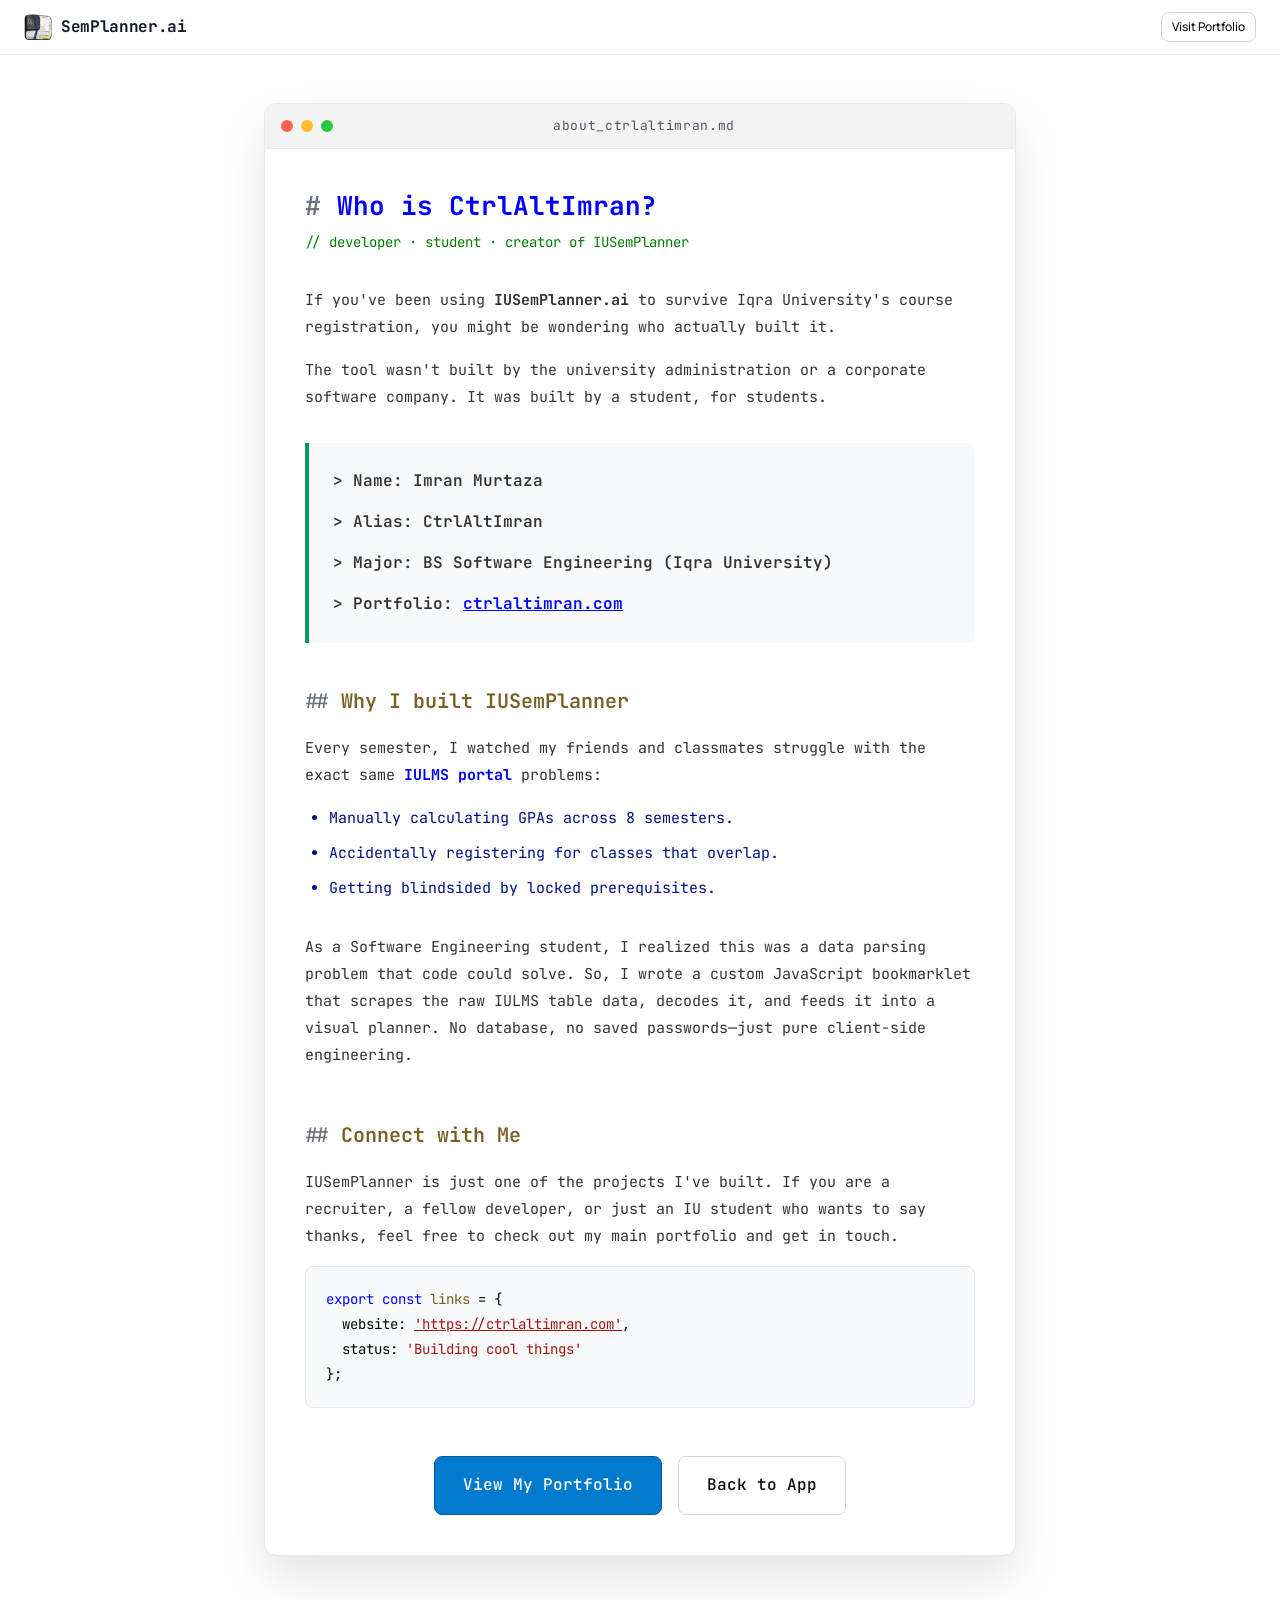
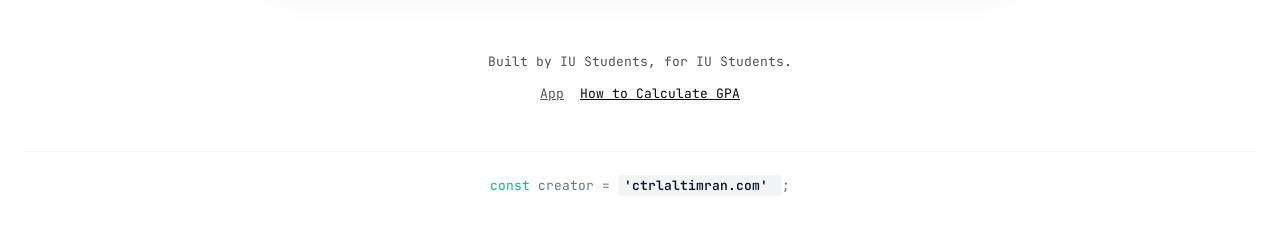
==== commit 2275ba6d: "Updates" ====
--- a/guides/about-ctrlaltimran-iusemplanner.html
+++ b/guides/about-ctrlaltimran-iusemplanner.html
@@ -25,7 +25,7 @@
     <header class="header">
         <div class="header-inner">
             <a href="../index.html" style="text-decoration: none;" class="brand">
-                <span class="brand-mark">IU</span>
+                <img src="../media/main svg now.jpg" class="brand-logo" alt="IU">
                 <span class="brand-name">SemPlanner.ai</span>
             </a>
             <div class="header-right">
--- a/styles.css
+++ b/styles.css
@@ -16,14 +16,14 @@
   --text: #0a0a0a;
   --text-muted: #525252;
   --text-faint: #9ca3af;
-  --accent: #059669;
-  --accent-dark: #047857;
-  --accent-bg: #ecfdf5;
+  --accent: #1e2a78;
+  --accent-dark: #121a50;
+  --accent-bg: #eff6ff;
   --danger: #dc2626;
   --danger-bg: #fef2f2;
   --warning: #d97706;
   --warning-bg: #fffbeb;
-  --info: #2563eb;
+  --info: #1e2a78;
   --info-bg: #eff6ff;
   --purple: #7c3aed;
   --purple-bg: #f5f3ff;
@@ -291,7 +291,7 @@
   animation-delay: 0.8s;
   transform: rotate(3deg);
   background: var(--accent-bg);
-  border-color: #a7f3d0;
+  border-color: #bfdbfe;
   color: var(--accent-dark);
 }
 
@@ -984,7 +984,7 @@
   right: -30%;
   width: 60%;
   height: 100%;
-  background: radial-gradient(circle, rgba(5, 150, 105, .2), transparent 70%);
+  background: radial-gradient(circle, rgba(30, 42, 120, .2), transparent 70%);
 }
 
 .plan-head {
@@ -1008,9 +1008,9 @@
 }
 
 .plan-card.pro .plan-tag {
-  background: rgba(5, 150, 105, .1);
-  border-color: rgba(5, 150, 105, .3);
-  color: #34d399;
+  background: rgba(30, 42, 120, .1);
+  border-color: rgba(30, 42, 120, .3);
+  color: #60a5fa;
 }
 
 .plan-name {
@@ -1052,11 +1052,11 @@
 }
 
 .plan-card.pro .plan-features .check {
-  color: #34d399;
+  color: #60a5fa;
 }
 
 .plan-card.pro .plan-features .spark {
-  color: #34d399;
+  color: #60a5fa;
 }
 
 .plan-features .locked {
@@ -1196,9 +1196,9 @@
 }
 
 .demo-block.b-em {
-  background: #ecfdf5;
+  background: #eff6ff;
   color: #065f46;
-  border-color: #10b981;
+  border-color: #3b82f6;
   animation-delay: .1s;
 }
 
@@ -1282,6 +1282,14 @@
   font-size: 20px;
 }
 
+.brand-logo {
+  width: 28px;
+  height: 28px;
+  object-fit: cover;
+  border-radius: 6px;
+  margin-right: 6px;
+}
+
 .brand-name {
   color: #111827;
   font-weight: 700;
@@ -1333,7 +1341,7 @@
 
 .plan-pill.pro {
   background: #0f172a;
-  color: #34d399;
+  color: #60a5fa;
 }
 
 .icon-btn-hdr {
@@ -1404,7 +1412,7 @@
   background: var(--accent-bg);
   color: var(--accent-dark);
   border-radius: 4px;
-  border: 1px solid #a7f3d0;
+  border: 1px solid #bfdbfe;
   letter-spacing: .05em;
 }
 
@@ -1549,7 +1557,7 @@
 .status-completed {
   background: var(--accent-bg);
   color: var(--accent-dark);
-  border: 1px solid #a7f3d0;
+  border: 1px solid #bfdbfe;
 }
 
 .status-inProgress {
@@ -1676,7 +1684,7 @@
   right: -30%;
   width: 60%;
   height: 100%;
-  background: radial-gradient(circle, rgba(5, 150, 105, .2), transparent 70%);
+  background: radial-gradient(circle, rgba(30, 42, 120, .2), transparent 70%);
 }
 
 .ring {
@@ -1772,7 +1780,7 @@
 
 .big-stat.accent {
   background: var(--accent-bg);
-  border-color: #a7f3d0;
+  border-color: #bfdbfe;
 }
 
 .big-stat.accent .value {
@@ -2218,8 +2226,8 @@
   font-family: var(--font-mono);
   font-size: 9px;
   padding: 1px 5px;
-  background: rgba(5, 150, 105, .15);
-  color: #047857;
+  background: rgba(30, 42, 120, .15);
+  color: #1d4ed8;
   border-radius: 3px;
 }
 
@@ -2546,7 +2554,7 @@
 .diff-easy {
   background: var(--accent-bg);
   color: #065f46;
-  border-color: #a7f3d0;
+  border-color: #bfdbfe;
 }
 
 .diff-medium {
@@ -2584,7 +2592,7 @@
 
 .stat-card.accent {
   background: var(--accent-bg);
-  border-color: #a7f3d0;
+  border-color: #bfdbfe;
 }
 
 .stat-card.info {
@@ -2759,7 +2767,7 @@
 
 .alert-success {
   background: var(--accent-bg);
-  border: 1px solid #a7f3d0;
+  border: 1px solid #bfdbfe;
   color: #065f46;
 }
 
@@ -2796,7 +2804,7 @@
 
 .rec-item.success {
   background: var(--accent-bg);
-  border-color: #a7f3d0;
+  border-color: #bfdbfe;
 }
 
 .rec-item.warn {
@@ -2963,8 +2971,8 @@
 }
 
 .c-0 {
-  --c: #10b981;
-  --c-bg: #ecfdf5;
+  --c: #3b82f6;
+  --c-bg: #eff6ff;
   --c-text: #065f46;
 }
 
@@ -3029,20 +3037,20 @@
   right: -20%;
   width: 60%;
   height: 100%;
-  background: radial-gradient(circle, rgba(5, 150, 105, .25), transparent 70%);
+  background: radial-gradient(circle, rgba(30, 42, 120, .25), transparent 70%);
 }
 
 .upgrade-card .lock-icon {
   width: 56px;
   height: 56px;
   border-radius: 50%;
-  background: rgba(5, 150, 105, .15);
-  border: 1px solid rgba(5, 150, 105, .4);
+  background: rgba(30, 42, 120, .15);
+  border: 1px solid rgba(30, 42, 120, .4);
   display: flex;
   align-items: center;
   justify-content: center;
   margin-bottom: 24px;
-  color: #34d399;
+  color: #60a5fa;
   position: relative;
 }
 
@@ -3079,7 +3087,7 @@
 
 .upgrade-features div::before {
   content: '✓';
-  color: #34d399;
+  color: #60a5fa;
 }
 
 .ai-panel {
@@ -3228,7 +3236,7 @@
   right: -30%;
   width: 60%;
   height: 100%;
-  background: radial-gradient(circle, rgba(5, 150, 105, .2), transparent 70%);
+  background: radial-gradient(circle, rgba(30, 42, 120, .2), transparent 70%);
 }
 
 .pay-card-title {
@@ -3345,6 +3353,7 @@
     font-size: 13px;
   }
 }
+
 /* ── BOOKMARKLET UI ── */
 
 .upload-tab .reco-tag {
@@ -3357,6 +3366,7 @@
   letter-spacing: 0.05em;
   margin-left: 4px;
 }
+
 .upload-tab.active .reco-tag {
   background: #fff;
   color: var(--accent-dark);
@@ -3368,11 +3378,12 @@
   gap: 16px;
   align-items: flex-start;
   padding: 18px 20px;
-  background: linear-gradient(135deg, #ecfdf5 0%, #f0fdf4 100%);
-  border: 1px solid #a7f3d0;
+  background: linear-gradient(135deg, #eff6ff 0%, #f0fdf4 100%);
+  border: 1px solid #bfdbfe;
   border-radius: var(--radius);
   margin-bottom: 20px;
 }
+
 .bm-hero-icon {
   width: 44px;
   height: 44px;
@@ -3384,8 +3395,19 @@
   justify-content: center;
   flex-shrink: 0;
 }
-.bm-hero-title { font-weight: 700; font-size: 16px; color: var(--accent-dark); margin-bottom: 4px; }
-.bm-hero-sub   { font-size: 13px; color: #065f46; line-height: 1.55; }
+
+.bm-hero-title {
+  font-weight: 700;
+  font-size: 16px;
+  color: var(--accent-dark);
+  margin-bottom: 4px;
+}
+
+.bm-hero-sub {
+  font-size: 13px;
+  color: #065f46;
+  line-height: 1.55;
+}
 
 /* Drag zone with the big bookmark button */
 .bm-drag-zone {
@@ -3396,6 +3418,7 @@
   margin-bottom: 24px;
   background: var(--bg-subtle);
 }
+
 .bm-drag-label {
   font-family: var(--font-mono);
   font-size: 11px;
@@ -3404,6 +3427,7 @@
   letter-spacing: 0.08em;
   margin-bottom: 14px;
 }
+
 .bm-button {
   display: inline-flex;
   align-items: center;
@@ -3415,17 +3439,23 @@
   font-size: 15px;
   border-radius: 999px;
   text-decoration: none;
-  box-shadow: 0 6px 20px rgba(5, 150, 105, 0.35), 0 2px 4px rgba(5, 150, 105, 0.2);
+  box-shadow: 0 6px 20px rgba(30, 42, 120, 0.35), 0 2px 4px rgba(30, 42, 120, 0.2);
   cursor: grab;
   user-select: none;
   transition: transform .15s ease, box-shadow .15s ease;
   position: relative;
 }
+
 .bm-button:hover {
   transform: translateY(-2px);
-  box-shadow: 0 10px 28px rgba(5, 150, 105, 0.45), 0 4px 8px rgba(5, 150, 105, 0.25);
-}
-.bm-button:active { cursor: grabbing; transform: translateY(0); }
+  box-shadow: 0 10px 28px rgba(30, 42, 120, 0.45), 0 4px 8px rgba(30, 42, 120, 0.25);
+}
+
+.bm-button:active {
+  cursor: grabbing;
+  transform: translateY(0);
+}
+
 .bm-button::before {
   content: '⬆';
   position: absolute;
@@ -3436,15 +3466,27 @@
   color: var(--accent);
   animation: bm-bounce 1.5s ease-in-out infinite;
 }
+
 @keyframes bm-bounce {
-  0%, 100% { transform: translateX(-50%) translateY(0); opacity: 0.6; }
-  50%      { transform: translateX(-50%) translateY(-6px); opacity: 1; }
-}
+
+  0%,
+  100% {
+    transform: translateX(-50%) translateY(0);
+    opacity: 0.6;
+  }
+
+  50% {
+    transform: translateX(-50%) translateY(-6px);
+    opacity: 1;
+  }
+}
+
 .bm-shortcut-hint {
   margin-top: 18px;
   font-size: 12px;
   color: var(--text-muted);
 }
+
 .bm-shortcut-hint kbd {
   display: inline-block;
   padding: 2px 6px;
@@ -3465,6 +3507,7 @@
   margin-bottom: 14px;
   border-bottom: 1px solid var(--border);
 }
+
 .bm-steps-tab {
   padding: 8px 14px;
   font-size: 12px;
@@ -3479,17 +3522,34 @@
   text-transform: uppercase;
   letter-spacing: 0.04em;
 }
-.bm-steps-tab:hover { color: var(--text); }
+
+.bm-steps-tab:hover {
+  color: var(--text);
+}
+
 .bm-steps-tab.active {
   color: var(--text);
   border-bottom-color: var(--text);
 }
 
 /* Step cards */
-.bm-steps { display: flex; flex-direction: column; gap: 14px; }
-.bm-steps.desktop .bm-desc-mobile { display: none; }
-.bm-steps.mobile  .bm-desc-desktop { display: none; }
-.bm-steps.mobile  .bm-step-visual-desktop { display: none; }
+.bm-steps {
+  display: flex;
+  flex-direction: column;
+  gap: 14px;
+}
+
+.bm-steps.desktop .bm-desc-mobile {
+  display: none;
+}
+
+.bm-steps.mobile .bm-desc-desktop {
+  display: none;
+}
+
+.bm-steps.mobile .bm-step-visual-desktop {
+  display: none;
+}
 
 .bm-step {
   display: flex;
@@ -3500,6 +3560,7 @@
   border: 1px solid var(--border);
   border-radius: var(--radius);
 }
+
 .bm-step-num {
   width: 32px;
   height: 32px;
@@ -3513,10 +3574,32 @@
   font-weight: 700;
   flex-shrink: 0;
 }
-.bm-step-body { flex: 1; min-width: 0; }
-.bm-step-title { font-weight: 700; font-size: 14px; margin-bottom: 6px; }
-.bm-step-desc { font-size: 13px; color: var(--text-muted); line-height: 1.6; margin-bottom: 10px; }
-.bm-step-desc .mono { font-family: var(--font-mono); background: var(--bg-panel); padding: 1px 6px; border-radius: 4px; font-size: 12px; }
+
+.bm-step-body {
+  flex: 1;
+  min-width: 0;
+}
+
+.bm-step-title {
+  font-weight: 700;
+  font-size: 14px;
+  margin-bottom: 6px;
+}
+
+.bm-step-desc {
+  font-size: 13px;
+  color: var(--text-muted);
+  line-height: 1.6;
+  margin-bottom: 10px;
+}
+
+.bm-step-desc .mono {
+  font-family: var(--font-mono);
+  background: var(--bg-panel);
+  padding: 1px 6px;
+  border-radius: 4px;
+  font-size: 12px;
+}
 
 /* Animated mini visuals inside the steps */
 .bm-step-visual {
@@ -3534,18 +3617,40 @@
   border-radius: 6px;
   overflow: hidden;
 }
-.bm-anim-dots { display: flex; gap: 6px; padding: 8px 10px; background: var(--bg-panel); border-bottom: 1px solid var(--border); }
+
+.bm-anim-dots {
+  display: flex;
+  gap: 6px;
+  padding: 8px 10px;
+  background: var(--bg-panel);
+  border-bottom: 1px solid var(--border);
+}
+
 .bm-anim-dots span {
-  width: 8px; height: 8px; border-radius: 50%; background: #e5e7eb;
-}
-.bm-anim-dots span:first-child { background: #f87171; }
-.bm-anim-dots span:nth-child(2) { background: #fbbf24; }
-.bm-anim-dots span:nth-child(3) { background: #34d399; }
+  width: 8px;
+  height: 8px;
+  border-radius: 50%;
+  background: #e5e7eb;
+}
+
+.bm-anim-dots span:first-child {
+  background: #f87171;
+}
+
+.bm-anim-dots span:nth-child(2) {
+  background: #fbbf24;
+}
+
+.bm-anim-dots span:nth-child(3) {
+  background: #60a5fa;
+}
+
 .bm-anim-bar {
   padding: 6px 10px;
   border-bottom: 1px solid var(--border);
   background: #fff;
 }
+
 .bm-anim-bookmark {
   display: inline-flex;
   align-items: center;
@@ -3556,12 +3661,20 @@
   border-radius: 4px;
   font-size: 11px;
   font-weight: 600;
-  border: 1px solid #a7f3d0;
+  border: 1px solid #bfdbfe;
   animation: bm-fadein 2s ease-out 0.5s both;
 }
+
 @keyframes bm-fadein {
-  from { opacity: 0; transform: translateY(-10px) scale(0.8); }
-  to   { opacity: 1; transform: translateY(0) scale(1); }
+  from {
+    opacity: 0;
+    transform: translateY(-10px) scale(0.8);
+  }
+
+  to {
+    opacity: 1;
+    transform: translateY(0) scale(1);
+  }
 }
 
 /* Step 2 — fake LMS table */
@@ -3571,6 +3684,7 @@
   border-radius: 6px;
   overflow: hidden;
 }
+
 .bm-anim-lms-head {
   padding: 8px 12px;
   font-family: var(--font-mono);
@@ -3579,7 +3693,11 @@
   background: var(--bg-panel);
   border-bottom: 1px solid var(--border);
 }
-.bm-anim-lms-table { padding: 4px 0; }
+
+.bm-anim-lms-table {
+  padding: 4px 0;
+}
+
 .bm-anim-lms-row {
   display: grid;
   grid-template-columns: 80px 1fr 40px;
@@ -3590,7 +3708,11 @@
   align-items: center;
   border-bottom: 1px solid #f3f4f6;
 }
-.bm-anim-lms-row:last-child { border-bottom: none; }
+
+.bm-anim-lms-row:last-child {
+  border-bottom: none;
+}
+
 .bm-anim-lms-row .pill {
   background: var(--accent-bg);
   color: var(--accent-dark);
@@ -3609,6 +3731,7 @@
   gap: 14px;
   padding: 8px;
 }
+
 .bm-anim-flow-card {
   padding: 10px 16px;
   border-radius: 8px;
@@ -3616,27 +3739,48 @@
   font-size: 12px;
   border: 1px solid var(--border-strong);
 }
+
 .bm-anim-flow-card.iulms {
   background: #fff;
   color: var(--text);
 }
+
 .bm-anim-flow-card.us {
   background: var(--text);
   color: #fff;
   border-color: var(--text);
   animation: bm-pulse 2s ease-in-out infinite;
 }
+
 @keyframes bm-pulse {
-  0%, 100% { box-shadow: 0 0 0 0 rgba(5, 150, 105, 0.4); }
-  50%      { box-shadow: 0 0 0 8px rgba(5, 150, 105, 0); }
-}
+
+  0%,
+  100% {
+    box-shadow: 0 0 0 0 rgba(30, 42, 120, 0.4);
+  }
+
+  50% {
+    box-shadow: 0 0 0 8px rgba(30, 42, 120, 0);
+  }
+}
+
 .bm-anim-flow-arrow {
   color: var(--accent);
   animation: bm-slide 1.5s ease-in-out infinite;
 }
+
 @keyframes bm-slide {
-  0%, 100% { transform: translateX(0); opacity: 0.5; }
-  50%      { transform: translateX(6px); opacity: 1; }
+
+  0%,
+  100% {
+    transform: translateX(0);
+    opacity: 0.5;
+  }
+
+  50% {
+    transform: translateX(6px);
+    opacity: 1;
+  }
 }
 
 /* Footer actions */
@@ -3657,6 +3801,7 @@
   border: 1px solid var(--border);
   border-radius: var(--radius-sm);
 }
+
 .bm-code-head {
   display: flex;
   justify-content: space-between;
@@ -3665,11 +3810,13 @@
   font-size: 11px;
   color: var(--text-muted);
 }
+
 .bm-code-hint {
   font-size: 11px;
   color: var(--text-faint);
   margin-top: 6px;
 }
+
 #bookmarkCodeArea {
   font-size: 11px !important;
   min-height: 80px;
@@ -3686,17 +3833,24 @@
   font-weight: 500;
   border-bottom: 1px solid var(--border);
 }
+
 .import-banner.success {
   background: var(--accent-bg);
   color: var(--accent-dark);
-  border-bottom-color: #a7f3d0;
-}
+  border-bottom-color: #bfdbfe;
+}
+
 .import-banner.error {
   background: var(--danger-bg);
   color: #7f1d1d;
   border-bottom-color: #fecaca;
 }
-.import-banner svg { width: 18px; height: 18px; flex-shrink: 0; }
+
+.import-banner svg {
+  width: 18px;
+  height: 18px;
+  flex-shrink: 0;
+}
 
 /* Tab bar — fix overflow scrollbar issue */
 .tabs-inner {
@@ -3705,20 +3859,58 @@
   scrollbar-width: none;
   -ms-overflow-style: none;
 }
-.tabs-inner::-webkit-scrollbar { display: none; }
+
+.tabs-inner::-webkit-scrollbar {
+  display: none;
+}
 
 /* Mobile responsive bookmarklet UI */
 @media (max-width: 640px) {
-  .bm-hero { flex-direction: column; gap: 10px; padding: 14px; }
-  .bm-hero-icon { width: 36px; height: 36px; }
-  .bm-hero-title { font-size: 15px; }
-  .bm-drag-zone { padding: 20px 14px; }
-  .bm-button { padding: 12px 18px; font-size: 13px; }
-  .bm-step { flex-direction: column; }
-  .bm-step-num { margin-bottom: 4px; }
-  .upload-tabs { flex-wrap: wrap; }
-  .upload-tab { font-size: 12px; padding: 5px 9px; }
-  .upload-tab .reco-tag, .upload-tab .pro-tag { display: none; }
+  .bm-hero {
+    flex-direction: column;
+    gap: 10px;
+    padding: 14px;
+  }
+
+  .bm-hero-icon {
+    width: 36px;
+    height: 36px;
+  }
+
+  .bm-hero-title {
+    font-size: 15px;
+  }
+
+  .bm-drag-zone {
+    padding: 20px 14px;
+  }
+
+  .bm-button {
+    padding: 12px 18px;
+    font-size: 13px;
+  }
+
+  .bm-step {
+    flex-direction: column;
+  }
+
+  .bm-step-num {
+    margin-bottom: 4px;
+  }
+
+  .upload-tabs {
+    flex-wrap: wrap;
+  }
+
+  .upload-tab {
+    font-size: 12px;
+    padding: 5px 9px;
+  }
+
+  .upload-tab .reco-tag,
+  .upload-tab .pro-tag {
+    display: none;
+  }
 }
 
 /* ── Bookmark promo banner on login page ── */
@@ -3735,6 +3927,7 @@
   position: relative;
   overflow: hidden;
 }
+
 .bm-promo::before {
   content: '';
   position: absolute;
@@ -3742,17 +3935,22 @@
   right: -20%;
   width: 60%;
   height: 140%;
-  background: radial-gradient(circle, rgba(5,150,105,.25), transparent 70%);
+  background: radial-gradient(circle, rgba(30, 42, 120, .25), transparent 70%);
   pointer-events: none;
 }
-.bm-promo-left { position: relative; z-index: 1; }
+
+.bm-promo-left {
+  position: relative;
+  z-index: 1;
+}
+
 .bm-promo-badge {
   display: inline-flex;
   align-items: center;
   gap: 6px;
-  background: rgba(5, 150, 105, 0.18);
-  color: #34d399;
-  border: 1px solid rgba(5, 150, 105, 0.4);
+  background: rgba(30, 42, 120, 0.18);
+  color: #60a5fa;
+  border: 1px solid rgba(30, 42, 120, 0.4);
   padding: 4px 10px;
   border-radius: 999px;
   font-size: 11px;
@@ -3761,6 +3959,7 @@
   letter-spacing: 0.06em;
   margin-bottom: 14px;
 }
+
 .bm-promo-title {
   font-size: 28px;
   font-weight: 800;
@@ -3768,6 +3967,7 @@
   margin-bottom: 8px;
   color: #fff;
 }
+
 .bm-promo-sub {
   font-size: 14px;
   line-height: 1.6;
@@ -3775,44 +3975,81 @@
   margin-bottom: 18px;
   max-width: 540px;
 }
+
 .bm-promo-actions {
   display: flex;
   align-items: center;
   gap: 14px;
   flex-wrap: wrap;
 }
+
 .bm-promo-actions .btn {
   background: var(--accent);
   color: #fff;
   border: none;
 }
+
 .bm-promo-actions .btn:hover {
   background: var(--accent-dark);
 }
+
 .bm-promo-hint {
   font-size: 12px;
   color: #94a3b8;
   font-family: var(--font-mono);
 }
+
 .bm-promo-right {
   position: relative;
   z-index: 1;
 }
+
 .bm-promo-window {
   background: #fff;
   border-radius: 8px;
   overflow: hidden;
-  box-shadow: 0 20px 60px rgba(0,0,0,0.4), 0 6px 12px rgba(0,0,0,0.2);
+  box-shadow: 0 20px 60px rgba(0, 0, 0, 0.4), 0 6px 12px rgba(0, 0, 0, 0.2);
   transform: rotate(-2deg);
   transition: transform .3s ease;
 }
-.bm-promo:hover .bm-promo-window { transform: rotate(0); }
-.bm-promo-dots { display: flex; gap: 6px; padding: 8px 10px; background: var(--bg-panel); border-bottom: 1px solid var(--border); }
-.bm-promo-dots span { width: 8px; height: 8px; border-radius: 50%; background: #d1d5db; }
-.bm-promo-dots span:first-child { background: #f87171; }
-.bm-promo-dots span:nth-child(2) { background: #fbbf24; }
-.bm-promo-dots span:nth-child(3) { background: #34d399; }
-.bm-promo-bar { padding: 6px 10px; border-bottom: 1px solid var(--border); background: #fff; }
+
+.bm-promo:hover .bm-promo-window {
+  transform: rotate(0);
+}
+
+.bm-promo-dots {
+  display: flex;
+  gap: 6px;
+  padding: 8px 10px;
+  background: var(--bg-panel);
+  border-bottom: 1px solid var(--border);
+}
+
+.bm-promo-dots span {
+  width: 8px;
+  height: 8px;
+  border-radius: 50%;
+  background: #d1d5db;
+}
+
+.bm-promo-dots span:first-child {
+  background: #f87171;
+}
+
+.bm-promo-dots span:nth-child(2) {
+  background: #fbbf24;
+}
+
+.bm-promo-dots span:nth-child(3) {
+  background: #60a5fa;
+}
+
+.bm-promo-bar {
+  padding: 6px 10px;
+  border-bottom: 1px solid var(--border);
+  background: #fff;
+}
+
 .bm-promo-bm {
   display: inline-flex;
   align-items: center;
@@ -3823,9 +4060,14 @@
   border-radius: 4px;
   font-size: 11px;
   font-weight: 600;
-  border: 1px solid #a7f3d0;
-}
-.bm-promo-body { padding: 12px; color: var(--text); }
+  border: 1px solid #bfdbfe;
+}
+
+.bm-promo-body {
+  padding: 12px;
+  color: var(--text);
+}
+
 .bm-promo-line {
   display: grid;
   grid-template-columns: 60px 1fr 30px;
@@ -3837,14 +4079,42 @@
   border-bottom: 1px solid #f3f4f6;
   animation: bm-promo-row 3s ease-in-out infinite;
 }
-.bm-promo-line:nth-child(2) { animation-delay: 0.2s; }
-.bm-promo-line:nth-child(3) { animation-delay: 0.4s; }
-.bm-promo-line:last-child { border-bottom: none; color: var(--text-faint); text-align: center; display: block; padding-top: 8px; animation-delay: 0.6s; }
+
+.bm-promo-line:nth-child(2) {
+  animation-delay: 0.2s;
+}
+
+.bm-promo-line:nth-child(3) {
+  animation-delay: 0.4s;
+}
+
+.bm-promo-line:last-child {
+  border-bottom: none;
+  color: var(--text-faint);
+  text-align: center;
+  display: block;
+  padding-top: 8px;
+  animation-delay: 0.6s;
+}
+
 @keyframes bm-promo-row {
-  0%, 30%, 100% { opacity: 1; }
-  15% { opacity: 0.4; }
-}
-.bm-promo-line .m { color: var(--text-muted); font-size: 10px; }
+
+  0%,
+  30%,
+  100% {
+    opacity: 1;
+  }
+
+  15% {
+    opacity: 0.4;
+  }
+}
+
+.bm-promo-line .m {
+  color: var(--text-muted);
+  font-size: 10px;
+}
+
 .bm-promo-line .g {
   background: var(--accent-bg);
   color: var(--accent-dark);
@@ -3856,7 +4126,902 @@
 }
 
 @media (max-width: 768px) {
-  .bm-promo { grid-template-columns: 1fr; padding: 22px; }
-  .bm-promo-right { display: none; }
-  .bm-promo-title { font-size: 22px; }
-}
+  .bm-promo {
+    grid-template-columns: 1fr;
+    padding: 22px;
+  }
+
+  .bm-promo-right {
+    display: none;
+  }
+
+  .bm-promo-title {
+    font-size: 22px;
+  }
+}
+
+/* ════════════════════════════════════════════════════════════════════════
+   v2.0 — DASHBOARD, TIMETABLE, ATTENDANCE & PREDICTION STYLES
+   Extends the existing emerald/charcoal minimalist system with new
+   layouts for the predictive dashboard and visual timetable.
+   ════════════════════════════════════════════════════════════════════════ */
+
+/* ── New-tab pill (replaces count badge on Dashboard tab) ── */
+.new-badge {
+  background: var(--accent);
+  color: #fff;
+  font-family: var(--font-mono);
+  font-size: 9px;
+  font-weight: 700;
+  letter-spacing: 0.08em;
+  padding: 2px 6px;
+  border-radius: 4px;
+  margin-left: 4px;
+  line-height: 1.4;
+}
+
+/* ── Dashboard hero ── */
+.dash-hero {
+  display: grid;
+  grid-template-columns: minmax(0, 1.1fr) minmax(0, 2fr);
+  gap: 24px;
+  align-items: stretch;
+  margin-bottom: 24px;
+  padding: 28px;
+  background: linear-gradient(180deg, #0a0a0a 0%, #1a1a1a 100%);
+  color: #fff;
+  border-radius: var(--radius-lg);
+  border: 1px solid #1f1f1f;
+  position: relative;
+  overflow: hidden;
+}
+
+.dash-hero::before {
+  content: '';
+  position: absolute;
+  top: -120px;
+  right: -120px;
+  width: 320px;
+  height: 320px;
+  background: radial-gradient(circle, rgba(52, 211, 153, 0.18), transparent 70%);
+  pointer-events: none;
+}
+
+.dash-hero-left {
+  position: relative;
+  z-index: 1;
+}
+
+.dash-hello {
+  display: inline-flex;
+  align-items: center;
+  gap: 6px;
+  font-family: var(--font-mono);
+  font-size: 11px;
+  font-weight: 600;
+  letter-spacing: 0.12em;
+  color: #60a5fa;
+  text-transform: uppercase;
+  margin-bottom: 8px;
+}
+
+.dash-name {
+  font-family: var(--font-mono);
+  font-size: clamp(24px, 3.4vw, 34px);
+  font-weight: 800;
+  letter-spacing: -0.02em;
+  margin-bottom: 8px;
+  line-height: 1.15;
+  color: #fff;
+}
+
+.dash-sub {
+  font-family: var(--font-mono);
+  font-size: 12px;
+  color: rgba(255, 255, 255, 0.5);
+  margin-bottom: 18px;
+}
+
+.dash-actions {
+  display: flex;
+  gap: 8px;
+  flex-wrap: wrap;
+}
+
+.dash-actions .btn {
+  background: rgba(255, 255, 255, 0.08);
+  color: #fff;
+  border: 1px solid rgba(255, 255, 255, 0.14);
+}
+
+.dash-actions .btn:hover {
+  background: rgba(255, 255, 255, 0.14);
+}
+
+.dash-actions .btn.btn-primary {
+  background: var(--accent);
+  border-color: var(--accent);
+  color: #fff;
+}
+
+.dash-actions .btn.btn-primary:hover {
+  background: var(--accent-dark);
+}
+
+.dash-hero-stats {
+  display: grid;
+  grid-template-columns: repeat(auto-fit, minmax(140px, 1fr));
+  gap: 10px;
+  position: relative;
+  z-index: 1;
+}
+
+.dash-stat {
+  background: rgba(255, 255, 255, 0.05);
+  border: 1px solid rgba(255, 255, 255, 0.08);
+  border-radius: var(--radius);
+  padding: 14px 16px;
+  transition: transform 0.15s, border-color 0.15s;
+}
+
+.dash-stat:hover {
+  transform: translateY(-2px);
+  border-color: rgba(255, 255, 255, 0.18);
+}
+
+.dash-stat-label {
+  font-family: var(--font-mono);
+  font-size: 10px;
+  font-weight: 600;
+  letter-spacing: 0.1em;
+  color: rgba(255, 255, 255, 0.55);
+  text-transform: uppercase;
+  display: inline-flex;
+  align-items: center;
+  gap: 5px;
+  margin-bottom: 6px;
+}
+
+.dash-stat-value {
+  font-family: var(--font-mono);
+  font-size: 28px;
+  font-weight: 800;
+  letter-spacing: -0.02em;
+  color: #fff;
+  line-height: 1;
+}
+
+.dash-stat-value .suffix {
+  font-size: 13px;
+  color: rgba(255, 255, 255, 0.5);
+  font-weight: 500;
+  margin-left: 3px;
+}
+
+.dash-stat-hint {
+  font-size: 11px;
+  color: rgba(255, 255, 255, 0.5);
+  margin-top: 4px;
+  font-weight: 500;
+}
+
+.dash-stat.accent .dash-stat-value {
+  color: #60a5fa;
+}
+
+.dash-stat.warn .dash-stat-value {
+  color: #fbbf24;
+}
+
+.dash-stat.info .dash-stat-value {
+  color: #60a5fa;
+}
+
+.dash-stat.danger .dash-stat-value {
+  color: #f87171;
+}
+
+.dash-grid {
+  display: grid;
+  grid-template-columns: 1fr;
+  gap: 20px;
+}
+
+@media (max-width: 900px) {
+  .dash-hero {
+    grid-template-columns: 1fr;
+    padding: 20px;
+  }
+
+  .dash-hero-stats {
+    grid-template-columns: repeat(2, 1fr);
+  }
+}
+
+@media (max-width: 480px) {
+  .dash-hero-stats {
+    grid-template-columns: 1fr;
+  }
+}
+
+/* ── Attendance rows ── */
+.att-list {
+  display: flex;
+  flex-direction: column;
+  gap: 6px;
+  padding: 4px;
+}
+
+.att-row {
+  display: grid;
+  grid-template-columns: minmax(0, 1fr) minmax(180px, 240px);
+  gap: 14px;
+  align-items: center;
+  padding: 12px 14px;
+  background: var(--bg);
+  border: 1px solid var(--border);
+  border-radius: var(--radius-sm);
+  border-left-width: 3px;
+}
+
+.att-row.att-critical {
+  border-left-color: var(--danger);
+  background: var(--danger-bg);
+}
+
+.att-row.att-warning {
+  border-left-color: var(--warning);
+  background: var(--warning-bg);
+}
+
+.att-row.att-caution {
+  border-left-color: #facc15;
+  background: #fefce8;
+}
+
+.att-row.att-safe {
+  border-left-color: var(--accent);
+}
+
+.att-row.att-no-data {
+  border-left-color: var(--border-strong);
+  background: var(--bg-subtle);
+}
+
+.att-info {
+  min-width: 0;
+}
+
+.att-course {
+  font-size: 14px;
+  font-weight: 700;
+  color: var(--text);
+  margin-bottom: 2px;
+  overflow: hidden;
+  text-overflow: ellipsis;
+  white-space: nowrap;
+}
+
+.att-meta {
+  font-size: 11px;
+  color: var(--text-muted);
+  font-family: var(--font-mono);
+}
+
+.att-bar-wrap {
+  display: flex;
+  align-items: center;
+  gap: 10px;
+}
+
+.att-bar {
+  flex: 1;
+  height: 8px;
+  background: rgba(0, 0, 0, 0.06);
+  border-radius: 999px;
+  overflow: hidden;
+}
+
+.att-bar-fill {
+  height: 100%;
+  border-radius: 999px;
+  background: var(--accent);
+  transition: width 0.3s;
+}
+
+.att-critical .att-bar-fill {
+  background: var(--danger);
+}
+
+.att-warning .att-bar-fill {
+  background: var(--warning);
+}
+
+.att-caution .att-bar-fill {
+  background: #facc15;
+}
+
+.att-pct {
+  font-family: var(--font-mono);
+  font-size: 13px;
+  font-weight: 700;
+  color: var(--text);
+  min-width: 52px;
+  text-align: right;
+}
+
+/* ── CGPA scenario grid ── */
+.scenario-grid {
+  display: grid;
+  grid-template-columns: repeat(3, 1fr);
+  gap: 10px;
+  padding: 4px 0 16px;
+}
+
+.scenario-card {
+  padding: 16px;
+  border-radius: var(--radius);
+  border: 1px solid var(--border);
+  background: var(--bg);
+  text-align: center;
+  transition: transform 0.15s;
+}
+
+.scenario-card:hover {
+  transform: translateY(-2px);
+}
+
+.scenario-card.pess {
+  background: var(--danger-bg);
+  border-color: #fecaca;
+}
+
+.scenario-card.exp {
+  background: var(--accent-bg);
+  border-color: #bfdbfe;
+}
+
+.scenario-card.opt {
+  background: var(--info-bg);
+  border-color: #bfdbfe;
+}
+
+.scenario-label {
+  font-family: var(--font-mono);
+  font-size: 10px;
+  font-weight: 600;
+  letter-spacing: 0.12em;
+  text-transform: uppercase;
+  color: var(--text-muted);
+  margin-bottom: 6px;
+}
+
+.scenario-value {
+  font-family: var(--font-mono);
+  font-size: 32px;
+  font-weight: 800;
+  letter-spacing: -0.02em;
+  color: var(--text);
+  line-height: 1;
+}
+
+.scenario-card.pess .scenario-value {
+  color: var(--danger);
+}
+
+.scenario-card.exp .scenario-value {
+  color: var(--accent-dark);
+}
+
+.scenario-card.opt .scenario-value {
+  color: var(--info);
+}
+
+.scenario-sub {
+  font-size: 11px;
+  color: var(--text-muted);
+  margin-top: 6px;
+  font-style: italic;
+}
+
+@media (max-width: 600px) {
+  .scenario-grid {
+    grid-template-columns: 1fr;
+  }
+}
+
+/* ── Per-course midterm prediction list ── */
+.pred-list-head {
+  display: grid;
+  grid-template-columns: minmax(0, 1fr) 90px 160px;
+  gap: 12px;
+  padding: 8px 14px;
+  font-family: var(--font-mono);
+  font-size: 10px;
+  font-weight: 600;
+  letter-spacing: 0.1em;
+  color: var(--text-faint);
+  text-transform: uppercase;
+  border-bottom: 1px solid var(--border);
+}
+
+.pred-legend strong {
+  color: var(--accent);
+}
+
+.pred-list {
+  display: flex;
+  flex-direction: column;
+}
+
+.pred-row {
+  display: grid;
+  grid-template-columns: minmax(0, 1fr) 90px 160px;
+  gap: 12px;
+  align-items: center;
+  padding: 12px 14px;
+  border-bottom: 1px solid var(--border);
+}
+
+.pred-row:last-child {
+  border-bottom: none;
+}
+
+.pred-info {
+  min-width: 0;
+}
+
+.pred-code {
+  font-family: var(--font-mono);
+  font-size: 13px;
+  font-weight: 700;
+  color: var(--text);
+}
+
+.pred-name {
+  font-size: 12px;
+  color: var(--text-muted);
+  margin-top: 2px;
+  overflow: hidden;
+  text-overflow: ellipsis;
+  white-space: nowrap;
+}
+
+.pred-mid {
+  text-align: center;
+}
+
+.pred-mid-val {
+  font-family: var(--font-mono);
+  font-size: 16px;
+  font-weight: 700;
+  color: var(--text);
+}
+
+.pred-mid-val.muted {
+  color: var(--text-faint);
+}
+
+.pred-mid-lbl {
+  font-size: 10px;
+  color: var(--text-faint);
+  font-family: var(--font-mono);
+  letter-spacing: 0.06em;
+  text-transform: uppercase;
+}
+
+.pred-grades {
+  display: flex;
+  gap: 4px;
+  justify-content: flex-end;
+}
+
+.pred-grade {
+  font-family: var(--font-mono);
+  font-size: 12px;
+  font-weight: 700;
+  padding: 4px 8px;
+  border-radius: 6px;
+  min-width: 38px;
+  text-align: center;
+  border: 1px solid transparent;
+}
+
+.pred-grade.pess {
+  background: var(--danger-bg);
+  color: var(--danger);
+  border-color: #fecaca;
+}
+
+.pred-grade.opt {
+  background: var(--info-bg);
+  color: var(--info);
+  border-color: #bfdbfe;
+}
+
+.pred-grade.exp {
+  background: var(--accent-bg);
+  color: var(--accent-dark);
+  border-color: #bfdbfe;
+  font-weight: 800;
+  font-size: 13px;
+}
+
+.pred-grade.exp.g-low {
+  background: var(--warning-bg);
+  color: var(--warning);
+  border-color: #fde68a;
+}
+
+.pred-grade.exp.g-fail {
+  background: var(--danger-bg);
+  color: var(--danger);
+  border-color: #fecaca;
+}
+
+@media (max-width: 600px) {
+
+  .pred-list-head,
+  .pred-row {
+    grid-template-columns: minmax(0, 1fr) 70px;
+  }
+
+  .pred-list-head> :last-child,
+  .pred-row .pred-grades {
+    display: none;
+  }
+
+  .pred-row .pred-grades {
+    display: flex;
+    grid-column: 1 / -1;
+    justify-content: flex-start;
+    margin-top: 6px;
+  }
+
+  .pred-list-head {
+    display: none;
+  }
+}
+
+/* ── Target CGPA slider block ── */
+.target-cgpa-block {
+  margin-top: 18px;
+  padding: 16px;
+  background: var(--bg-subtle);
+  border: 1px solid var(--border);
+  border-radius: var(--radius);
+}
+
+.target-cgpa-title {
+  font-size: 13px;
+  font-weight: 700;
+  color: var(--text);
+  display: flex;
+  align-items: center;
+  gap: 6px;
+  margin-bottom: 12px;
+}
+
+.target-cgpa-slider {
+  display: flex;
+  align-items: center;
+  gap: 12px;
+  margin-bottom: 10px;
+}
+
+.target-cgpa-slider input[type="range"] {
+  flex: 1;
+  -webkit-appearance: none;
+  height: 6px;
+  background: var(--border);
+  border-radius: 999px;
+  outline: none;
+}
+
+.target-cgpa-slider input[type="range"]::-webkit-slider-thumb {
+  -webkit-appearance: none;
+  width: 18px;
+  height: 18px;
+  background: var(--accent);
+  border-radius: 50%;
+  cursor: pointer;
+  border: 2px solid #fff;
+  box-shadow: 0 1px 4px rgba(0, 0, 0, 0.2);
+}
+
+.target-cgpa-slider input[type="range"]::-moz-range-thumb {
+  width: 18px;
+  height: 18px;
+  background: var(--accent);
+  border-radius: 50%;
+  cursor: pointer;
+  border: 2px solid #fff;
+}
+
+.target-cgpa-val {
+  font-family: var(--font-mono);
+  font-size: 18px;
+  font-weight: 800;
+  color: var(--accent-dark);
+  min-width: 50px;
+  text-align: right;
+}
+
+.target-result {
+  display: flex;
+  align-items: flex-start;
+  gap: 10px;
+  padding: 12px 14px;
+  border-radius: var(--radius-sm);
+  font-size: 13px;
+  line-height: 1.5;
+}
+
+.target-result.ok {
+  background: var(--accent-bg);
+  border: 1px solid #bfdbfe;
+  color: var(--text);
+}
+
+.target-result.ok svg {
+  color: var(--accent);
+  flex-shrink: 0;
+  width: 18px;
+  height: 18px;
+}
+
+.target-result.danger {
+  background: var(--danger-bg);
+  border: 1px solid #fecaca;
+  color: var(--text);
+}
+
+.target-result.danger svg {
+  color: var(--danger);
+  flex-shrink: 0;
+  width: 18px;
+  height: 18px;
+}
+
+/* ── Exam schedule list ── */
+.exam-list {
+  display: flex;
+  flex-direction: column;
+}
+
+.exam-row {
+  display: grid;
+  grid-template-columns: 100px minmax(0, 1fr) auto;
+  gap: 14px;
+  align-items: center;
+  padding: 14px;
+  border-bottom: 1px solid var(--border);
+}
+
+.exam-row:last-child {
+  border-bottom: none;
+}
+
+.exam-code {
+  font-family: var(--font-mono);
+  font-size: 12px;
+  font-weight: 700;
+  color: var(--accent-dark);
+  background: var(--accent-bg);
+  padding: 4px 8px;
+  border-radius: 6px;
+  text-align: center;
+}
+
+.exam-name {
+  font-size: 13px;
+  font-weight: 600;
+  color: var(--text);
+  overflow: hidden;
+  text-overflow: ellipsis;
+  white-space: nowrap;
+}
+
+.exam-meta {
+  display: flex;
+  gap: 10px;
+  font-size: 11px;
+  color: var(--text-muted);
+  font-family: var(--font-mono);
+}
+
+.exam-meta span {
+  display: inline-flex;
+  align-items: center;
+  gap: 4px;
+}
+
+@media (max-width: 600px) {
+  .exam-row {
+    grid-template-columns: 1fr;
+    gap: 6px;
+  }
+
+  .exam-code {
+    justify-self: start;
+  }
+}
+
+/* ── Grade distribution bars ── */
+.grade-bars {
+  display: flex;
+  flex-direction: column;
+  gap: 8px;
+  padding: 4px 0;
+}
+
+.g-bar {
+  display: grid;
+  grid-template-columns: 40px minmax(0, 1fr) 40px;
+  gap: 10px;
+  align-items: center;
+}
+
+.g-bar-letter {
+  font-family: var(--font-mono);
+  font-size: 13px;
+  font-weight: 700;
+  color: var(--text);
+  text-align: center;
+}
+
+.g-bar-track {
+  height: 12px;
+  background: var(--bg-subtle);
+  border-radius: 999px;
+  overflow: hidden;
+}
+
+.g-bar-fill {
+  height: 100%;
+  border-radius: 999px;
+  transition: width 0.4s ease;
+}
+
+.g-bar-fill.g-strong {
+  background: var(--accent);
+}
+
+.g-bar-fill.g-mid {
+  background: #60a5fa;
+}
+
+.g-bar-fill.g-low {
+  background: var(--warning);
+}
+
+.g-bar-fill.g-fail {
+  background: var(--danger);
+}
+
+.g-bar-count {
+  font-family: var(--font-mono);
+  font-size: 12px;
+  font-weight: 600;
+  color: var(--text-muted);
+  text-align: right;
+}
+
+/* ── Timetable day-by-day summary ── */
+.tt-summary-grid {
+  display: grid;
+  grid-template-columns: repeat(auto-fit, minmax(220px, 1fr));
+  gap: 12px;
+}
+
+.tt-summary-day {
+  border: 1px solid var(--border);
+  border-radius: var(--radius);
+  padding: 14px;
+  background: var(--bg);
+}
+
+.tt-summary-day.empty {
+  background: var(--bg-subtle);
+  border-style: dashed;
+}
+
+.tt-summary-name {
+  font-family: var(--font-mono);
+  font-size: 11px;
+  font-weight: 700;
+  letter-spacing: 0.1em;
+  text-transform: uppercase;
+  color: var(--accent);
+  margin-bottom: 10px;
+  padding-bottom: 8px;
+  border-bottom: 1px solid var(--border);
+}
+
+.tt-summary-day.empty .tt-summary-name {
+  color: var(--text-faint);
+}
+
+.tt-summary-meta {
+  font-size: 12px;
+  color: var(--text-faint);
+  font-style: italic;
+}
+
+.tt-summary-rows {
+  display: flex;
+  flex-direction: column;
+  gap: 8px;
+}
+
+.tt-summary-row {
+  display: grid;
+  grid-template-columns: 64px minmax(0, 1fr);
+  grid-template-rows: auto auto;
+  column-gap: 8px;
+  align-items: baseline;
+}
+
+.tt-summary-time {
+  font-family: var(--font-mono);
+  font-size: 11px;
+  font-weight: 700;
+  color: var(--text-muted);
+  grid-row: 1 / 3;
+  align-self: center;
+}
+
+.tt-summary-title {
+  font-size: 13px;
+  font-weight: 600;
+  color: var(--text);
+  overflow: hidden;
+  text-overflow: ellipsis;
+  white-space: nowrap;
+}
+
+.tt-summary-loc {
+  font-size: 11px;
+  color: var(--text-muted);
+  font-family: var(--font-mono);
+}
+
+/* ── Raw schedule fallback (no times detected) ── */
+.tt-raw-row {
+  display: grid;
+  grid-template-columns: 100px minmax(0, 1fr);
+  gap: 14px;
+  align-items: flex-start;
+  padding: 12px 14px;
+  border-bottom: 1px solid var(--border);
+}
+
+.tt-raw-row:last-child {
+  border-bottom: none;
+}
+
+.tt-raw-day {
+  font-family: var(--font-mono);
+  font-size: 11px;
+  font-weight: 700;
+  letter-spacing: 0.08em;
+  text-transform: uppercase;
+  color: var(--accent);
+}
+
+.tt-raw-detail {
+  font-size: 12px;
+  color: var(--text-muted);
+  white-space: pre-line;
+  line-height: 1.5;
+}
+
+/* ── Important-step variant in the import modal ── */
+.bm-step.bm-step-important {
+  background: var(--warning-bg);
+  border-color: #fde68a;
+}
+
+.bm-step.bm-step-important .bm-step-num {
+  background: var(--warning);
+}
